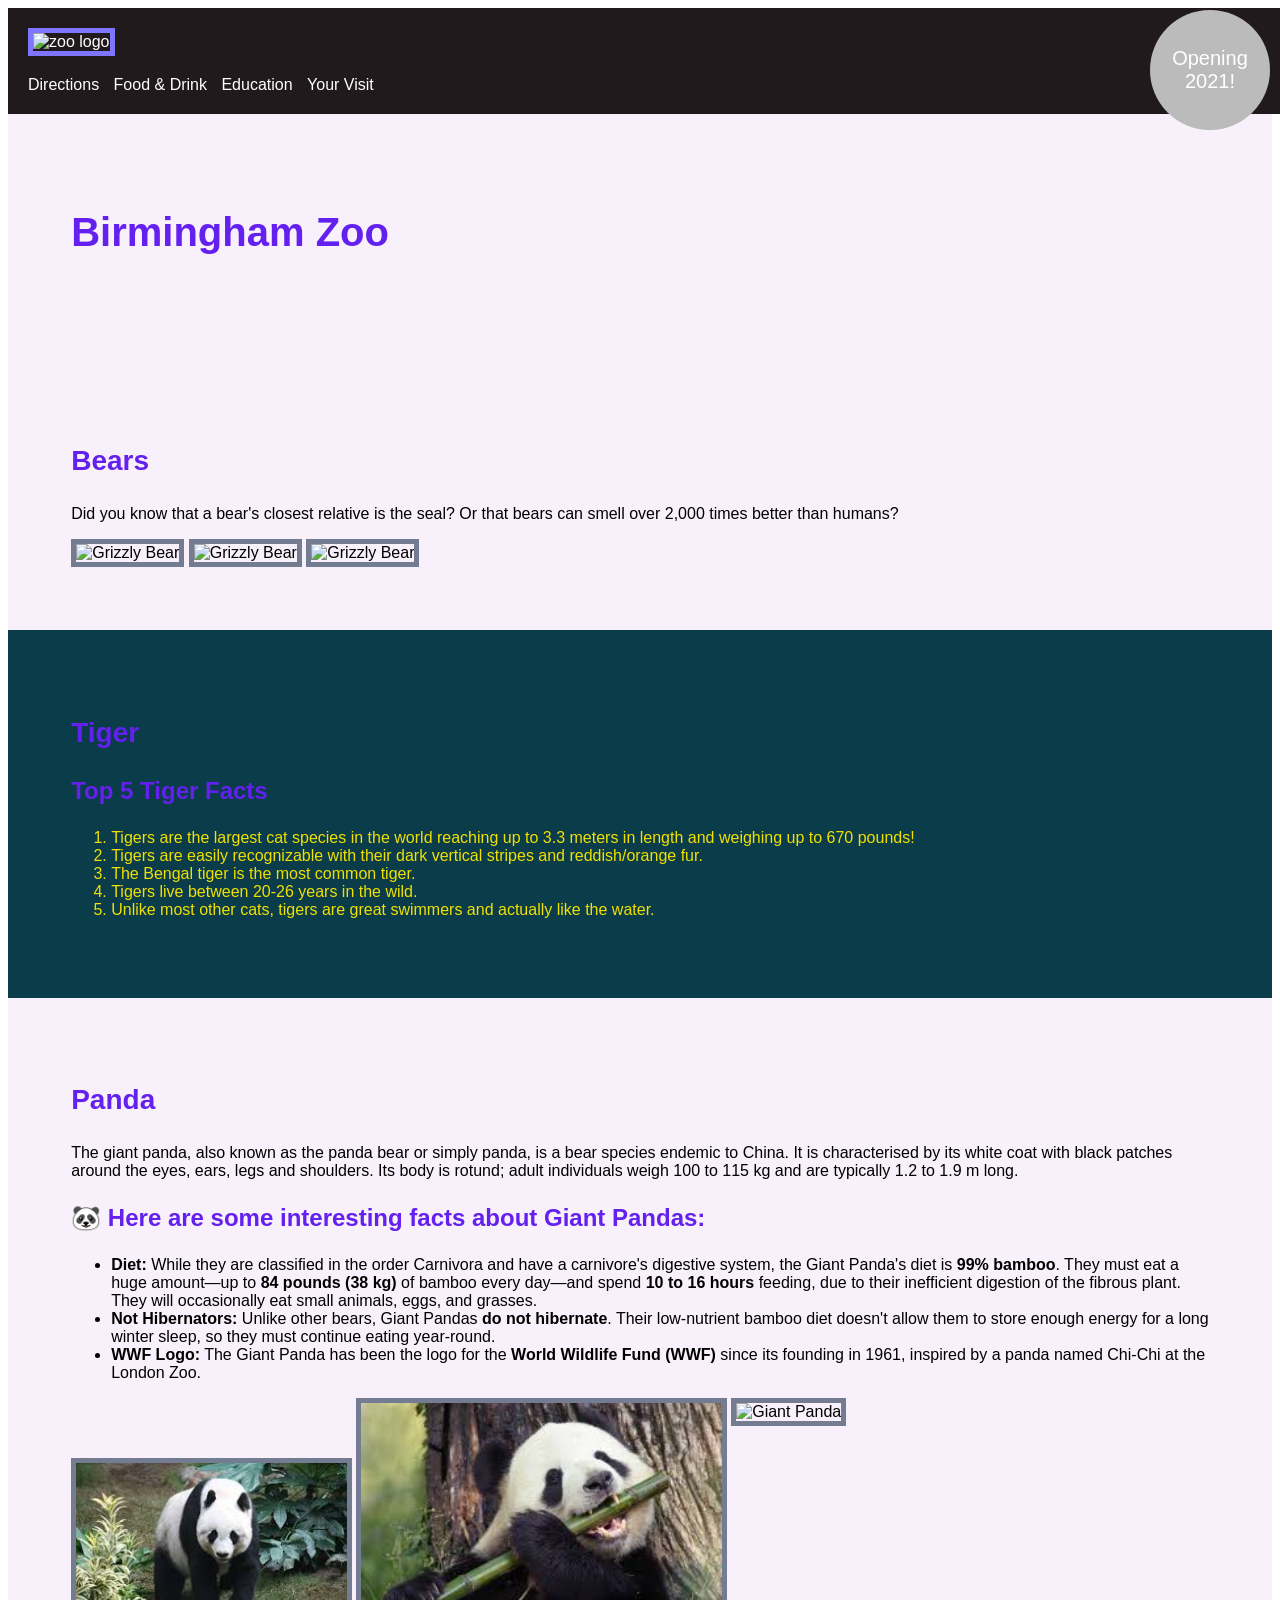
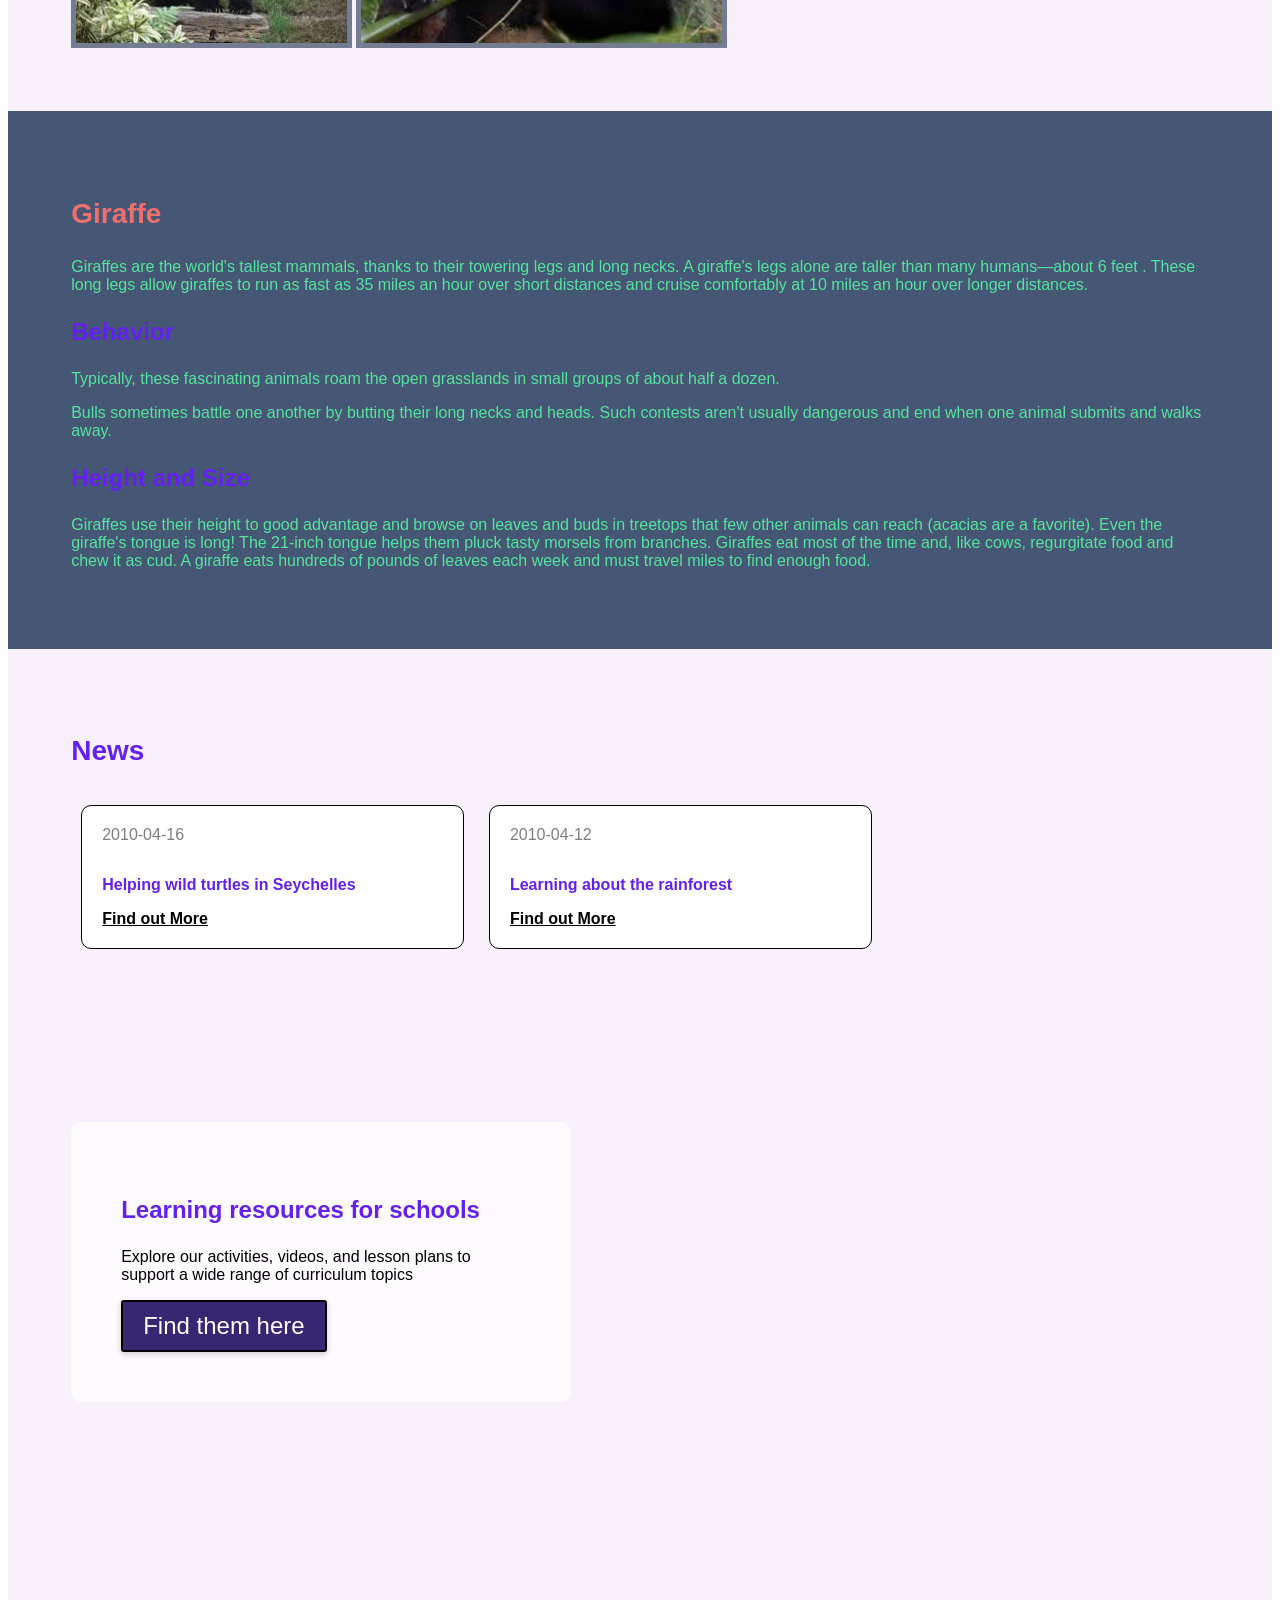
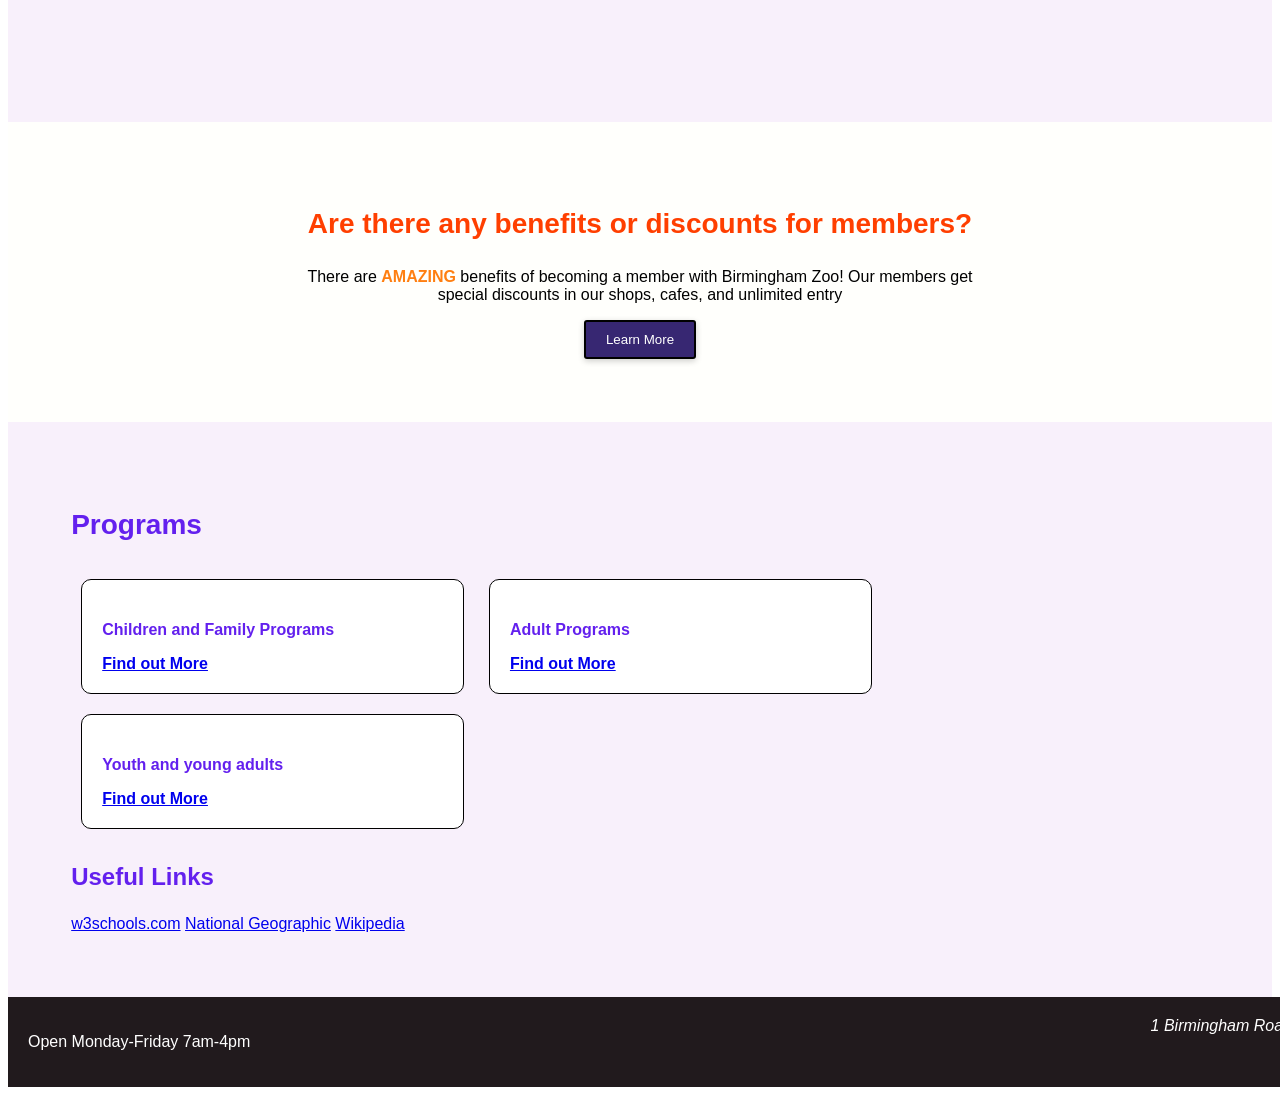
==== zoo-css-challenge/index.html @ ea7e8fe5 "edit panda image align" ====
<!DOCTYPE html>
<html>
  <head>
    <link rel="stylesheet" href="style.css" />
  </head>
  <body>
    <header>
      <img
        src="https://sharp-villani-e65ba8.netlify.app/zoo.svg"
        alt="zoo logo"
        id="logo"
      />

      <div id="badge">
        <p>Opening 2021!</p>
      </div>

      <nav>
        <ul>
          <li>Directions</li>
          <li>Food & Drink</li>
          <li>Education</li>
          <li>Your Visit</li>
        </ul>
      </nav>
    </header>
    <main>
      <section class="introduction">
        <h1>Birmingham Zoo</h1>
      </section>

      <section class="bears">
        <h2>Bears</h2>
        <p>
          Did you know that a bear's closest relative is the seal? Or that bears
          can smell over 2,000 times better than humans?
        </p>
        <div class="image-container">
          <img
            src="https://placebear.com/200/300"
            alt="Grizzly Bear"
            width="200"
            height="300"
          />
          <img
            src="https://placebear.com/400/300"
            alt="Grizzly Bear"
            width="400"
            height="300"
          />
          <img
            src="https://placebear.com/200/400"
            alt="Grizzly Bear"
            width="200"
            height="400"
          />
        </div>
      </section>

      <section class="tigers">
        <h2>Tiger</h2>
        <h3>Top 5 Tiger Facts</h3>
        <ol>
          <li>
            Tigers are the largest cat species in the world reaching up to 3.3
            meters in length and weighing up to 670 pounds!
          </li>
          <li>
            Tigers are easily recognizable with their dark vertical stripes and
            reddish/orange fur.
          </li>
          <li>The Bengal tiger is the most common tiger.</li>
          <li>Tigers live between 20-26 years in the wild.</li>
          <li>
            Unlike most other cats, tigers are great swimmers and actually like
            the water.
          </li>
        </ol>
      </section>

      <section class="panda">
        <h2>Panda</h2>
        <p>
          The giant panda, also known as the panda bear or simply panda, is a
          bear species endemic to China. It is characterised by its white coat
          with black patches around the eyes, ears, legs and shoulders. Its body
          is rotund; adult individuals weigh 100 to 115 kg and are typically 1.2
          to 1.9 m long.
        </p>
        <h3>🐼 Here are some interesting facts about Giant Pandas:</h3>
        <ul>
          <li>
            <strong>Diet:</strong> While they are classified in the order
            Carnivora and have a carnivore's digestive system, the Giant Panda's
            diet is <strong>99% bamboo</strong>. They must eat a huge amount—up
            to <strong>84 pounds (38 kg)</strong> of bamboo every day—and spend
            <strong>10 to 16 hours</strong> feeding, due to their inefficient
            digestion of the fibrous plant. They will occasionally eat small
            animals, eggs, and grasses.
          </li>
          <li>
            <strong>Not Hibernators:</strong> Unlike other bears, Giant Pandas
            <strong>do not hibernate</strong>. Their low-nutrient bamboo diet
            doesn't allow them to store enough energy for a long winter sleep,
            so they must continue eating year-round.
          </li>
          <li>
            <strong>WWF Logo:</strong> The Giant Panda has been the logo for the
            <strong>World Wildlife Fund (WWF)</strong> since its founding in
            1961, inspired by a panda named Chi-Chi at the London Zoo.
          </li>
        </ul>

        <div class="image-container">
          <img
            src="[data-uri]"
            alt="Giant Panda"
            height="180"
          />
          <img
            src="[data-uri]"
            alt="Giant Panda"
            height="240"
          />
          <img
            src="https://encrypted-tbn0.gstatic.com/images?q=tbn:ANd9GcRfcNmjTaK6z0AcZgijuN87idse-niT3yW7Zg&s"
            alt="Giant Panda"
            height="200"
            vertical-align="bottom"
          />
        </div>
      </section>

      <section class="giraffe">
        <h2>Giraffe</h2>

        <p>
          Giraffes are the world's tallest mammals, thanks to their towering
          legs and long necks. A giraffe's legs alone are taller than many
          humans—about 6 feet . These long legs allow giraffes to run as fast as
          35 miles an hour over short distances and cruise comfortably at 10
          miles an hour over longer distances.
        </p>

        <h3>Behavior</h3>

        <p>
          Typically, these fascinating animals roam the open grasslands in small
          groups of about half a dozen.
        </p>

        <p>
          Bulls sometimes battle one another by butting their long necks and
          heads. Such contests aren't usually dangerous and end when one animal
          submits and walks away.
        </p>

        <h3>Height and Size</h3>

        <p>
          Giraffes use their height to good advantage and browse on leaves and
          buds in treetops that few other animals can reach (acacias are a
          favorite). Even the giraffe's tongue is long! The 21-inch tongue helps
          them pluck tasty morsels from branches. Giraffes eat most of the time
          and, like cows, regurgitate food and chew it as cud. A giraffe eats
          hundreds of pounds of leaves each week and must travel miles to find
          enough food.
        </p>
      </section>

      <section class="news">
        <h2>News</h2>
        <div class="card">
          <time>2010-04-16</time>
          <h4>Helping wild turtles in Seychelles</h4>
          <a>Find out More</a>
        </div>
        <div class="card">
          <time>2010-04-12</time>
          <h4>Learning about the rainforest</h4>
          <a>Find out More</a>
        </div>
      </section>

      <section class="education">
        <div class="education-container">
          <h3>Learning resources for schools</h3>
          <p>
            Explore our activities, videos, and lesson plans to support a wide
            range of curriculum topics
          </p>
          <button>Find them here</button>
        </div>
      </section>

      <section class="membership">
        <h2>Are there any benefits or discounts for members?</h2>
        <p>
          There are <strong>AMAZING</strong> benefits of becoming a member with
          Birmingham Zoo! Our members get special discounts in our shops, cafes,
          and unlimited entry
        </p>
        <button>Learn More</button>
      </section>

      <section class="programs">
        <h2>Programs</h2>
        <div class="card">
          <h4>Children and Family Programs</h4>
          <a
            href="https://en.wikipedia.org/wiki/Child_and_family_services"
            target="_blank"
            >Find out More</a
          >
        </div>
        <div class="card">
          <h4>Adult Programs</h4>
          <a
            href="https://en.wikipedia.org/wiki/Adult_education"
            target="_blank"
            >Find out More</a
          >
        </div>
        <div class="card">
          <h4>Youth and young adults</h4>
          <a href="https://en.wikipedia.org/wiki/Young_adult" target="_blank"
            >Find out More</a
          >
        </div>
        <h3>Useful Links</h3>
        <p></p>
        <a href="https://www.w3schools.com" target="_blank">w3schools.com</a>
        <a href="https://www.nationalgeographic.com/" target="_blank"
          >National Geographic</a
        >
        <a href="http://www.wikipedia.org" target="_blank">Wikipedia</a>
      </section>
    </main>
    <footer>
      <p>Open Monday-Friday 7am-4pm</p>
      <address>1 Birmingham Road</address>
    </footer>
  </body>
</html>
---- zoo-css-challenge/style.css ----
* {
  font-family: sans-serif;
}

header {
  background-color: #211a1d;
  color: #ffffff;
  width: 100%;
  padding: 20px;

}

nav {
  display: inline-block;
  width: 100%;
}

header ul {
  margin: 20px 0 0 0;
  padding: 0;
}

header ul li {
  display: inline-block;
  margin-right: 10px;
}

section {
  padding: 5%;
  background-color: #f8f0fb;
}

img {
  border: 5px solid #8075ff;
}

h1,
h2,
h3,
h4,
h5 {
  /*Purple*/
  color: #6320ee;
  margin-bottom: 1em;
}

h1 {
  font-size: 250%;
}

h2 {
  font-size: 175%;
}

h3 {
  font-size: 150%;
}

button {
  display: inline-block;
  border-radius: 3px;
  cursor: pointer;
  padding: 10px 20px;
  box-shadow: 0 2px 6px 0 rgba(0, 0, 0, 0.2);
  background-color: #372772;
  border: 2px solid black;
  color: #fff;
}


footer {
  background-color: #211a1d;
  color: #ffffff;
  width: 100%;
  padding: 20px;
  display: flex;
  justify-content: space-between;
}

.introduction {
}

#badge {
  height: 120px;
  width: 120px;
  background-color: #bbb;
  border-radius: 50%;
  display: inline-block;
  position: absolute;
  margin-left: auto;

  top: 10px;
  right: 10px;
 
  display: flex;
  justify-content: center;
  align-content: center;
  flex-direction: column;

  transition: background-color 0.3s ease-in-out;
}

#badge:hover {
  background-color: yellow;
}

#badge p {
  text-align: center;
  font-size: 125%;
}

.image-container img {
  vertical-align: top;
  border: 5px solid #747c92;
}

.image-container img:first-of-type {
  vertical-align: bottom;
}

.tigers {
  background-color: #0b3c49;
  color: #f0e100;
}

.giraffe {
  background-color: #465775;
  color: #56e39f;
}

.giraffe h2 {
  color: #ef6f6c;
}

.card {
  display: inline-block;
  background-color: white;
  padding: 20px;
  margin: 10px;
  width: 30%;
  border: 1px solid black;
  border-radius: 10px;
}

.card h4 {
  margin-bottom: 1em;
}

.card a {
  text-decoration: underline;
  font-weight: bold;
}

.card time {
  opacity: 0.5;
  display: inline-block;
  margin-bottom: 10px;
}

/*Education*/

.education {
  height: 500px;
  background-image: url("https://source.unsplash.com/1200x900/?tiger");
  background-repeat: no-repeat;
  background-size: cover;
  background-position: center;
  padding: 100px 5%;
}

.education-container {
  background-color: rgba(255, 255, 255, 0.75);
  padding: 50px;
  max-width: 400px;
  border-radius: 10px;
}

.education-container h3,
.education-container p {
  margin-bottom: 1em;
}

.education-container button {
  font-size: 150%;
}

.education-container button:hover {
  background-color: #6742ee;
}

/*Membership*/

.membership {
  text-align: center;
  background-color: #fffffc;
}

.membership h2 {
  color: #ff3f00;
}

.membership strong {
  color: #ff7f11;
}

.membership p {
  max-width: 700px;
  margin-left: auto;
  margin-right: auto;
}

/*Programs*/

/*.programs .card {
  display: block;
}*/
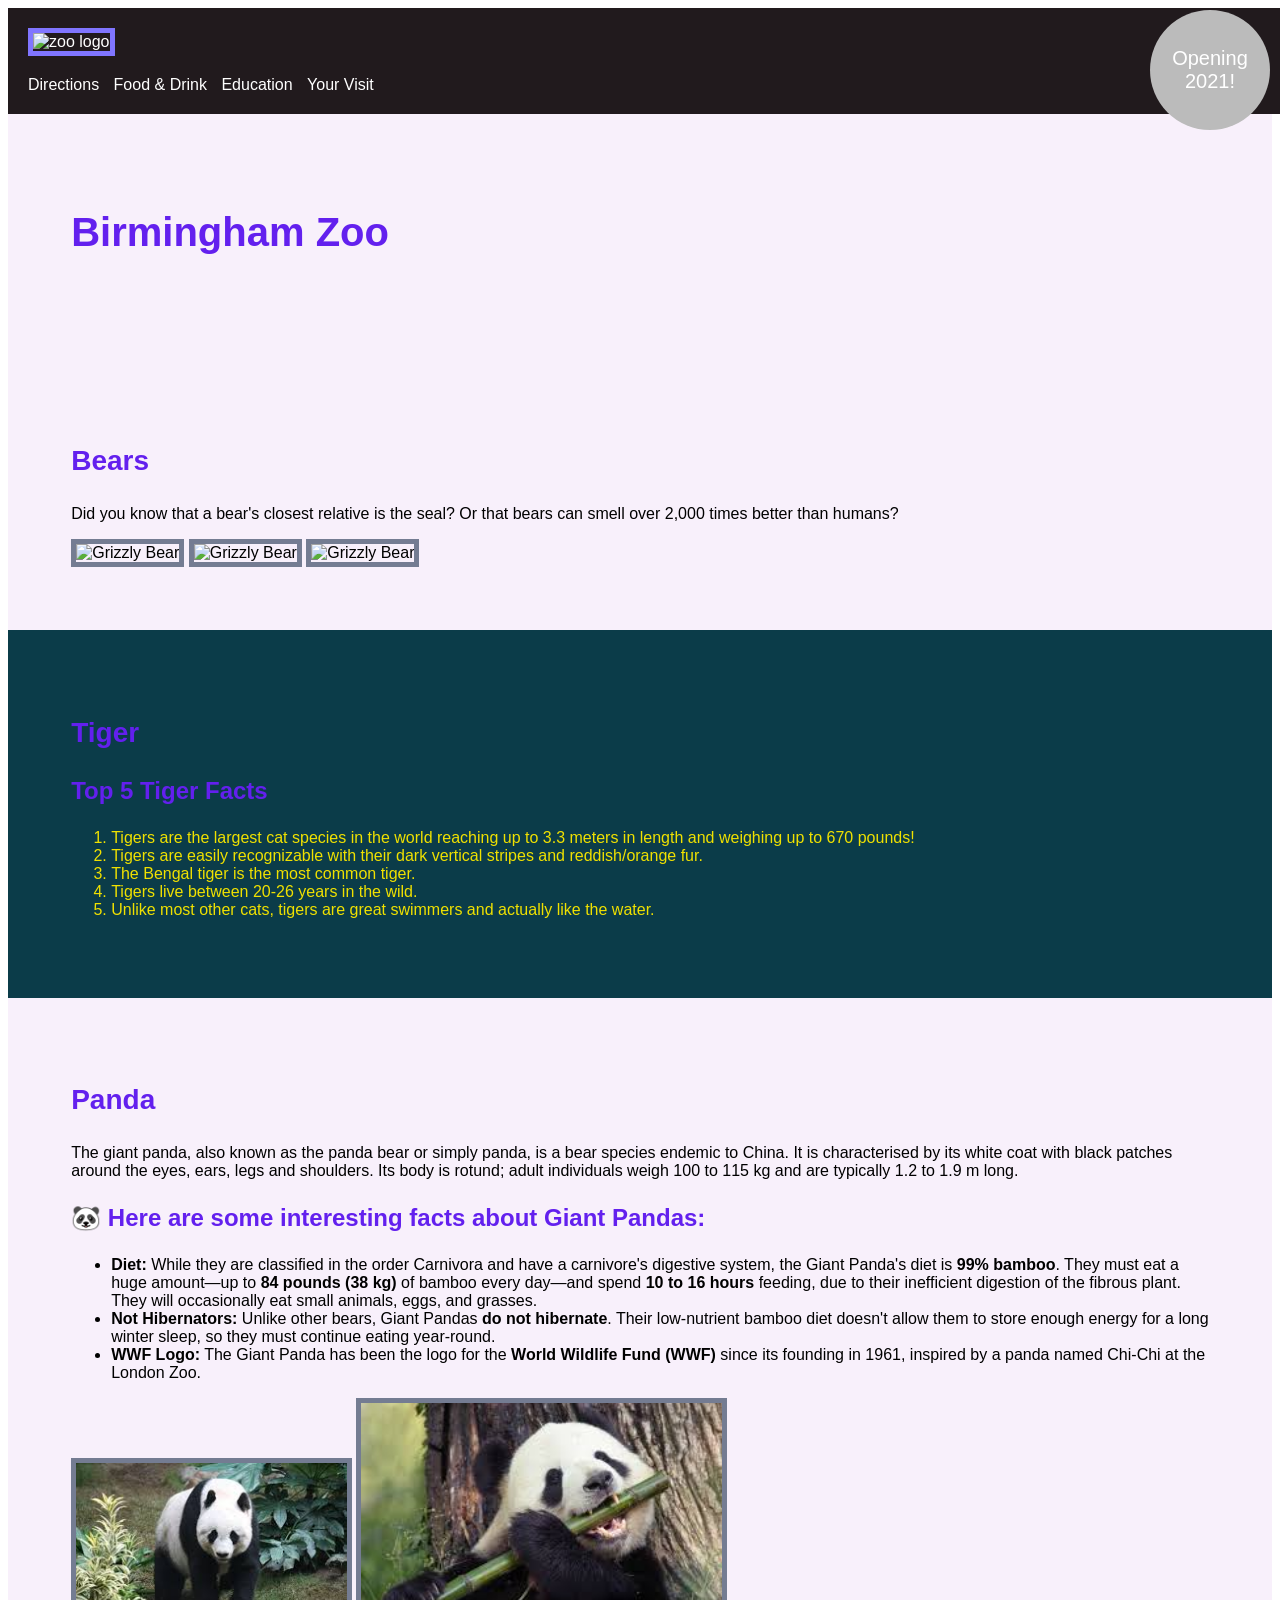
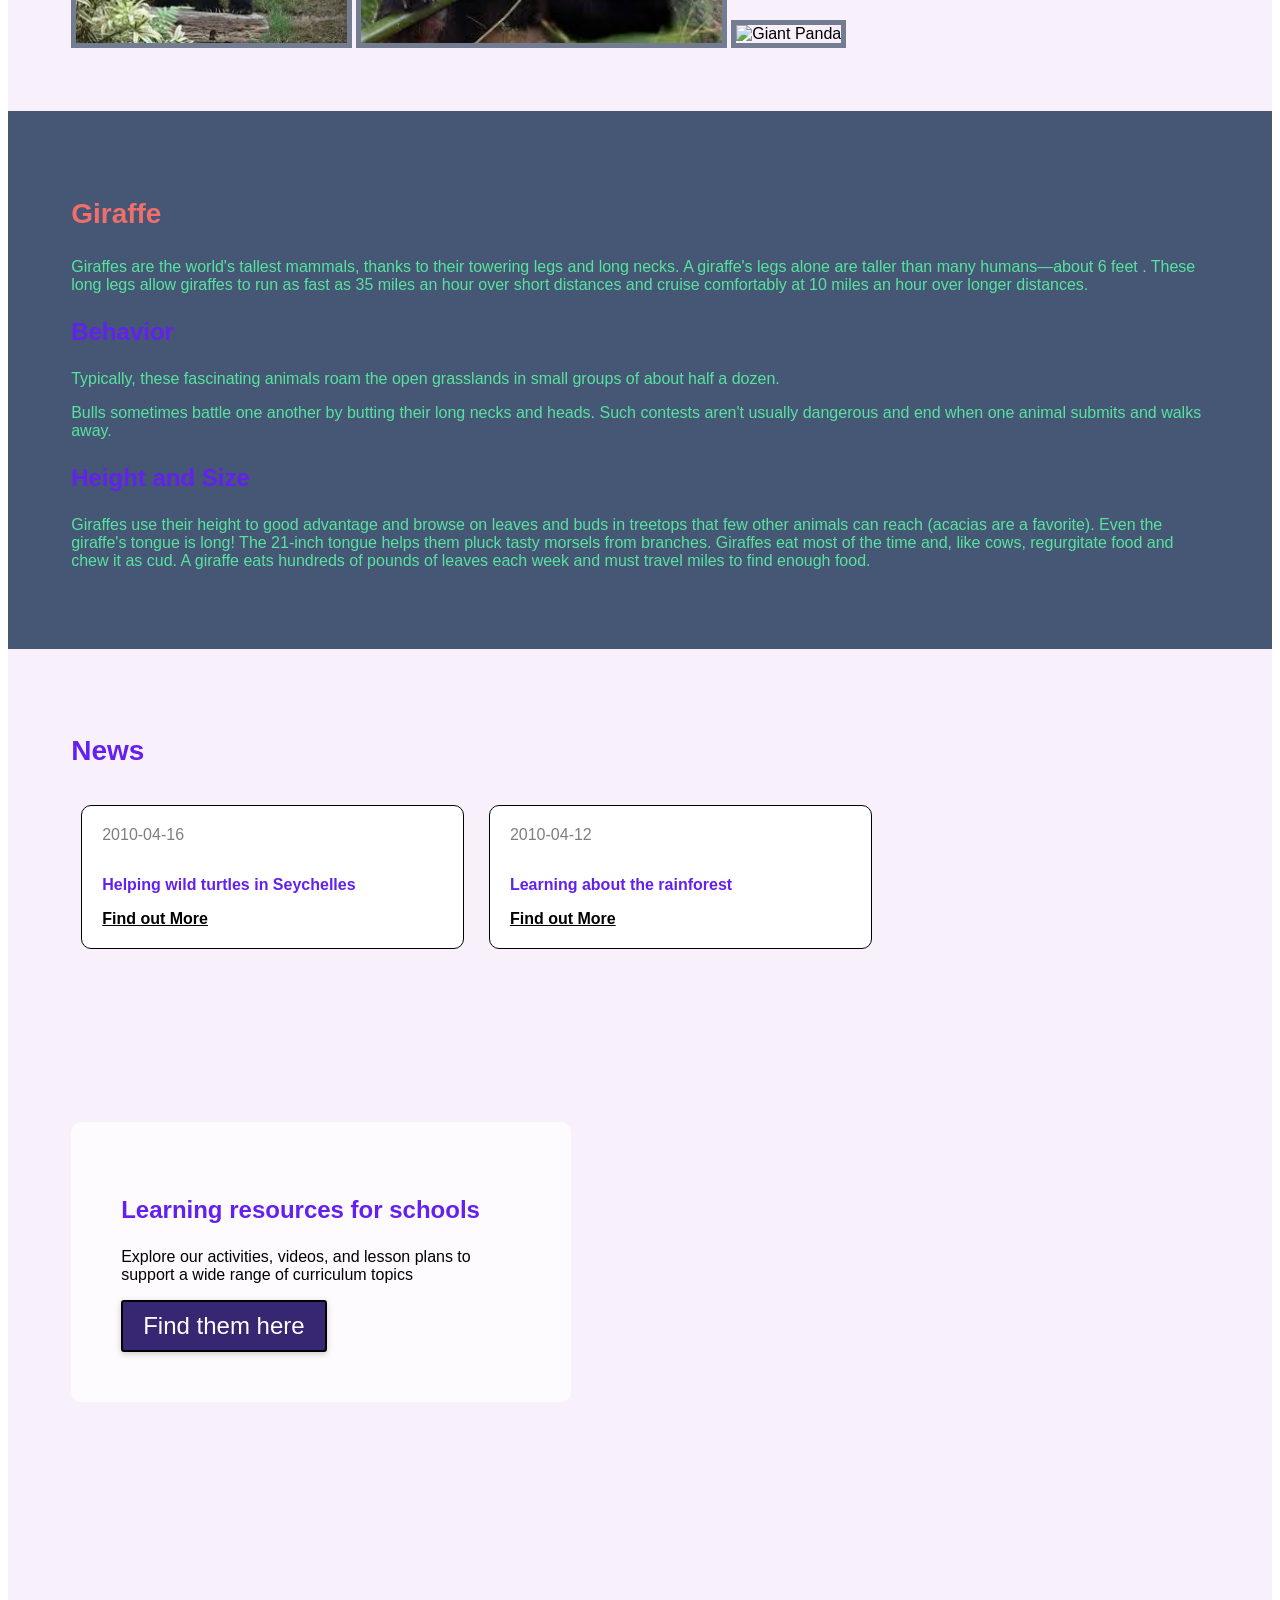
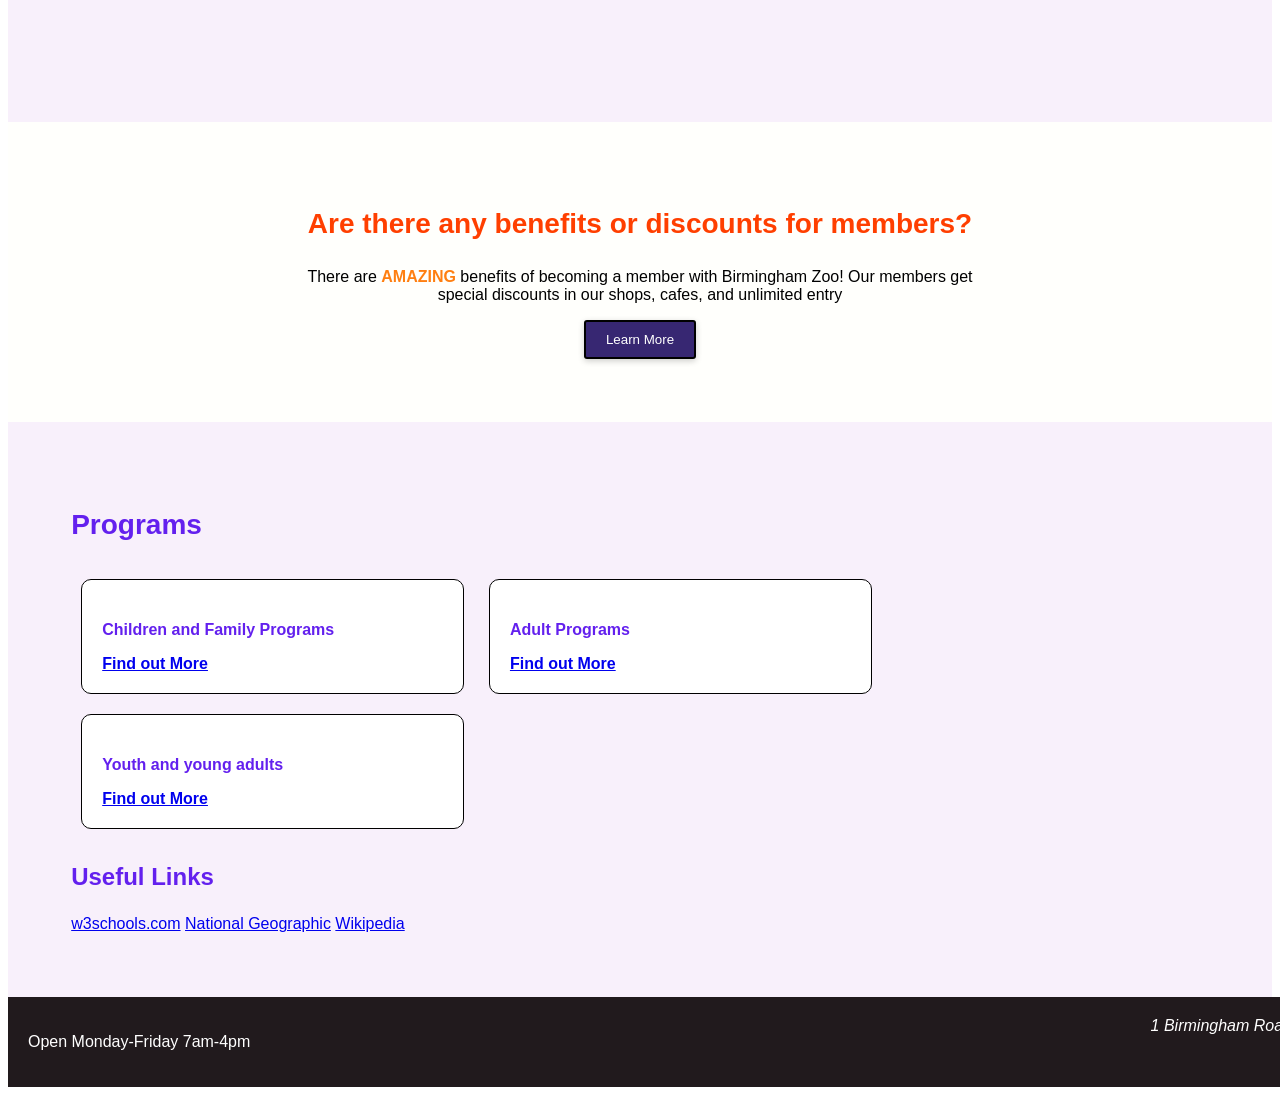
==== commit 1fcfb5b6: "edit pandaa image id" ====
--- a/zoo-css-challenge/index.html
+++ b/zoo-css-challenge/index.html
@@ -123,10 +123,10 @@
             height="240"
           />
           <img
+            id="third-panda-image"
             src="https://encrypted-tbn0.gstatic.com/images?q=tbn:ANd9GcRfcNmjTaK6z0AcZgijuN87idse-niT3yW7Zg&s"
             alt="Giant Panda"
             height="200"
-            vertical-align="bottom"
           />
         </div>
       </section>
--- a/zoo-css-challenge/style.css
+++ b/zoo-css-challenge/style.css
@@ -118,6 +118,10 @@
   vertical-align: bottom;
 }
 
+#third-panda-image {
+  vertical-align: bottom;
+}
+
 .tigers {
   background-color: #0b3c49;
   color: #f0e100;
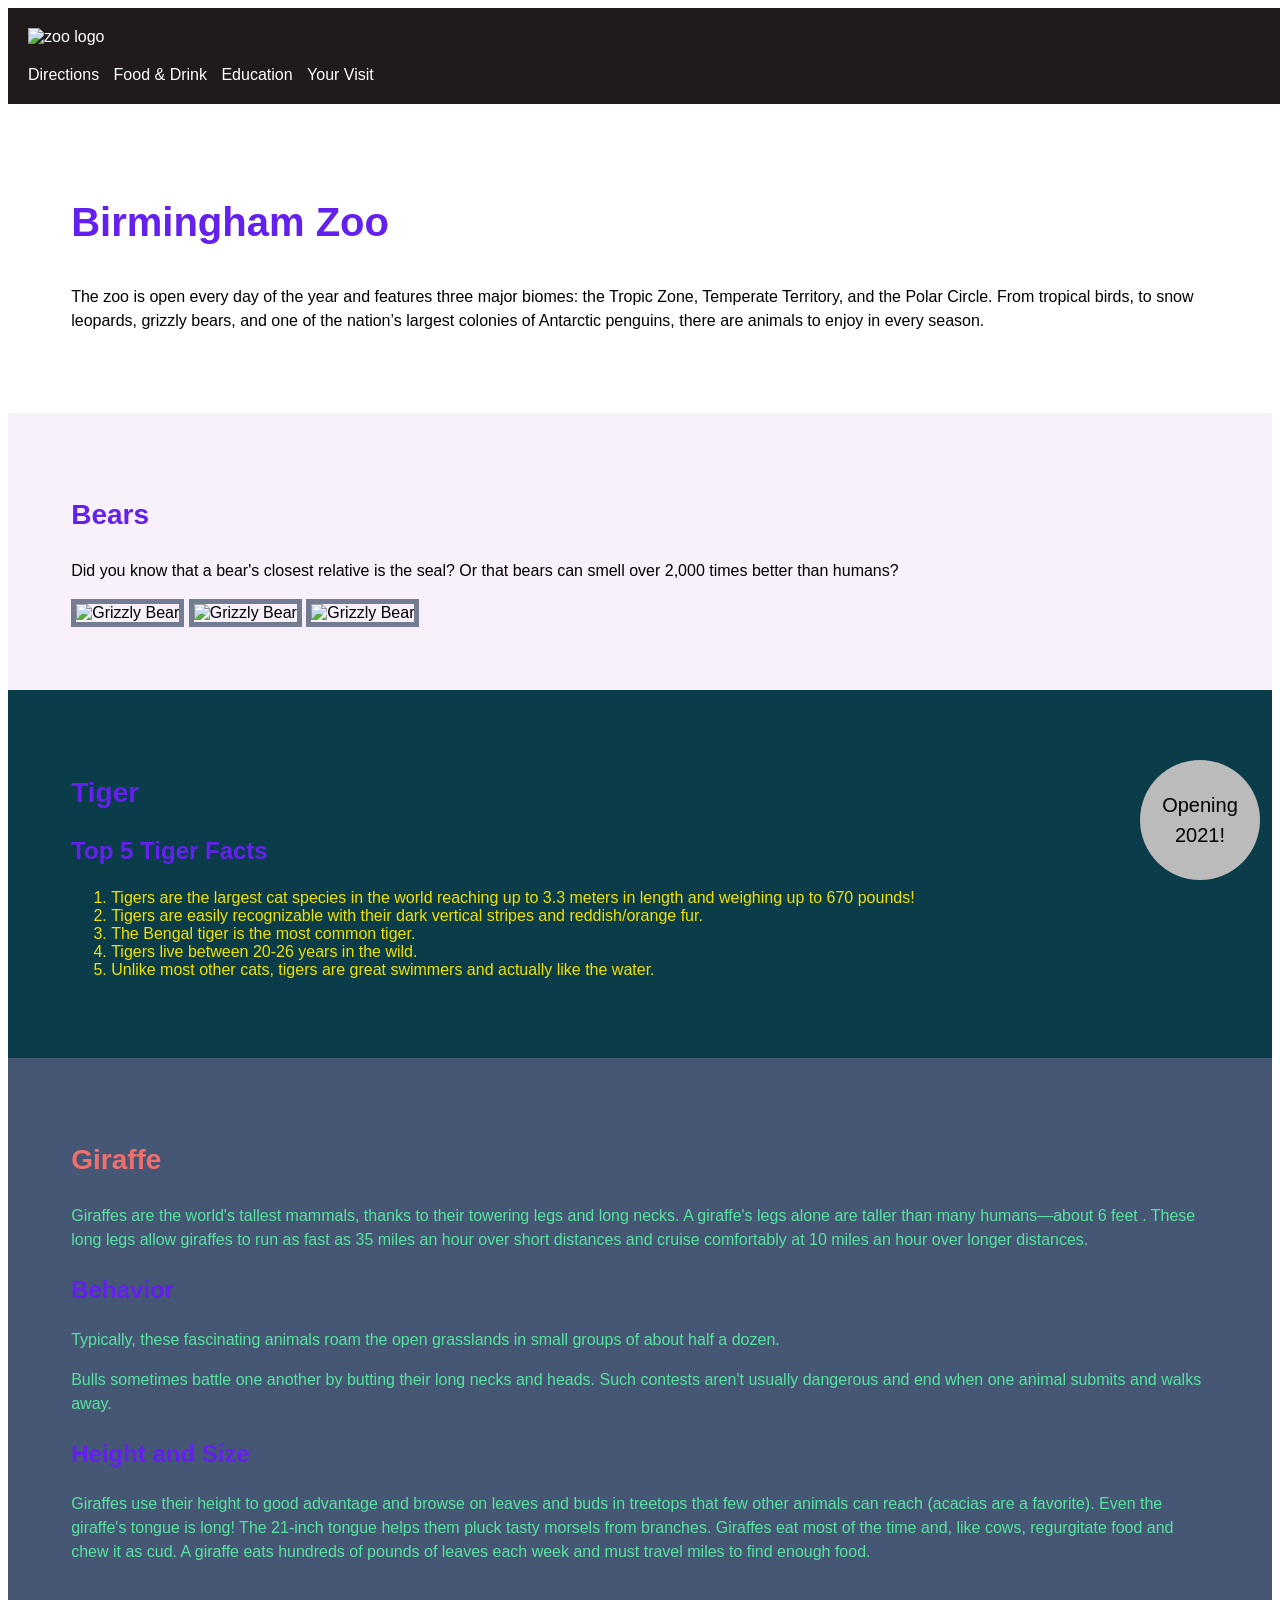
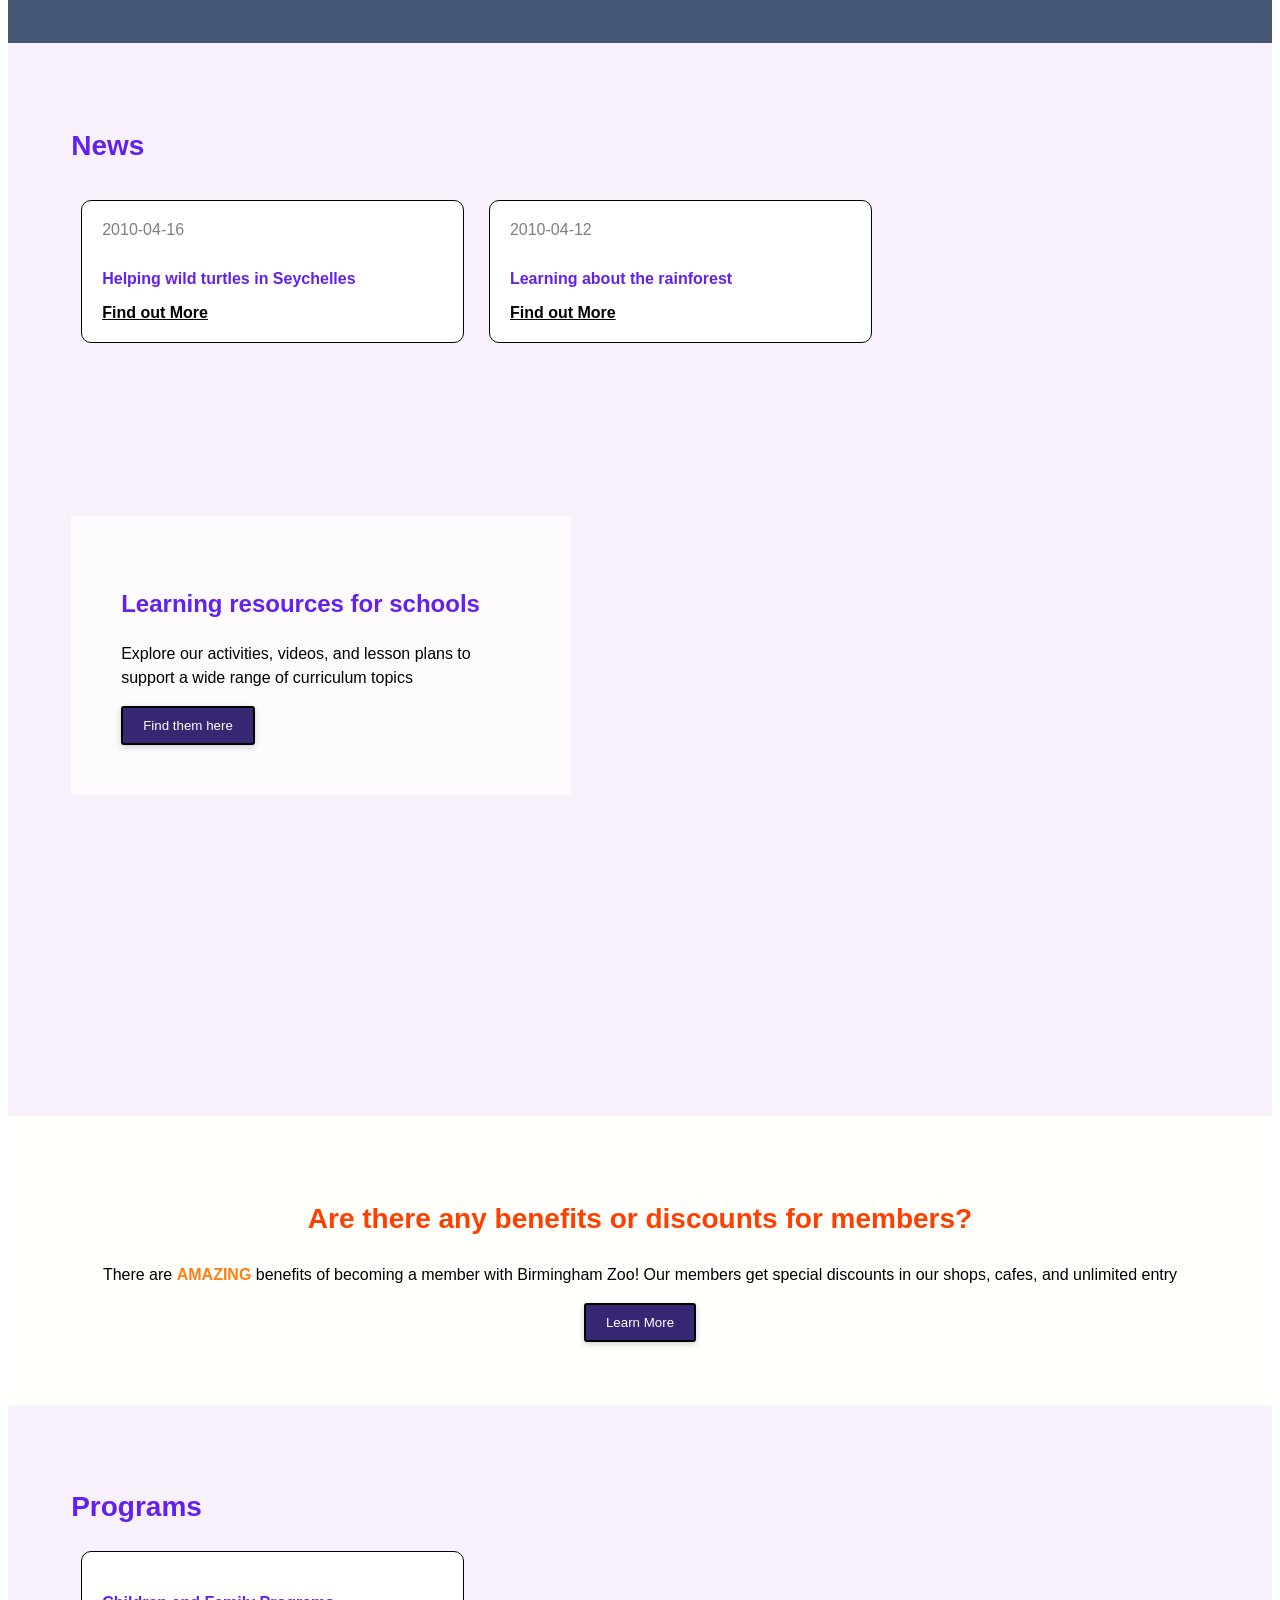
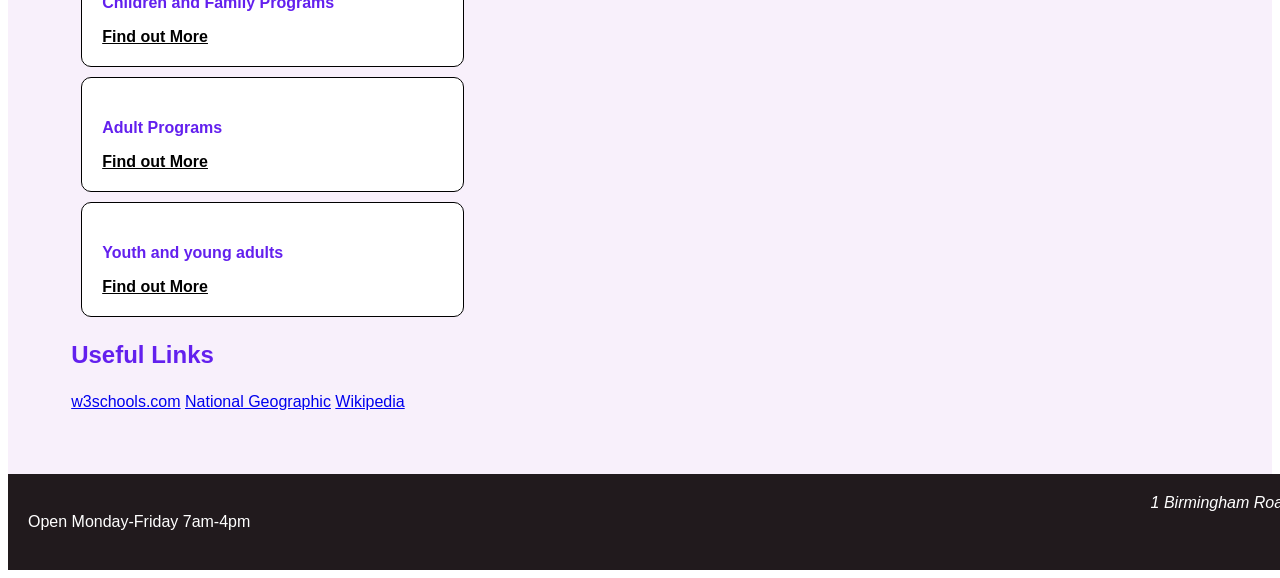
==== commit 1c5cefcf: "first task" ====
--- a/zoo-css-challenge/index.html
+++ b/zoo-css-challenge/index.html
@@ -10,11 +10,6 @@
         alt="zoo logo"
         id="logo"
       />
-
-      <div id="badge">
-        <p>Opening 2021!</p>
-      </div>
-
       <nav>
         <ul>
           <li>Directions</li>
@@ -27,7 +22,18 @@
     <main>
       <section class="introduction">
         <h1>Birmingham Zoo</h1>
+        <p>
+          The zoo is open every day of the year and features three major biomes:
+          the Tropic Zone, Temperate Territory, and the Polar Circle. From
+          tropical birds, to snow leopards, grizzly bears, and one of the
+          nation’s largest colonies of Antarctic penguins, there are animals to
+          enjoy in every season.
+        </p>
       </section>
+
+      <div id="badge">
+        <p>Opening 2021!</p>
+      </div>
 
       <section class="bears">
         <h2>Bears</h2>
@@ -76,59 +82,6 @@
             the water.
           </li>
         </ol>
-      </section>
-
-      <section class="panda">
-        <h2>Panda</h2>
-        <p>
-          The giant panda, also known as the panda bear or simply panda, is a
-          bear species endemic to China. It is characterised by its white coat
-          with black patches around the eyes, ears, legs and shoulders. Its body
-          is rotund; adult individuals weigh 100 to 115 kg and are typically 1.2
-          to 1.9 m long.
-        </p>
-        <h3>🐼 Here are some interesting facts about Giant Pandas:</h3>
-        <ul>
-          <li>
-            <strong>Diet:</strong> While they are classified in the order
-            Carnivora and have a carnivore's digestive system, the Giant Panda's
-            diet is <strong>99% bamboo</strong>. They must eat a huge amount—up
-            to <strong>84 pounds (38 kg)</strong> of bamboo every day—and spend
-            <strong>10 to 16 hours</strong> feeding, due to their inefficient
-            digestion of the fibrous plant. They will occasionally eat small
-            animals, eggs, and grasses.
-          </li>
-          <li>
-            <strong>Not Hibernators:</strong> Unlike other bears, Giant Pandas
-            <strong>do not hibernate</strong>. Their low-nutrient bamboo diet
-            doesn't allow them to store enough energy for a long winter sleep,
-            so they must continue eating year-round.
-          </li>
-          <li>
-            <strong>WWF Logo:</strong> The Giant Panda has been the logo for the
-            <strong>World Wildlife Fund (WWF)</strong> since its founding in
-            1961, inspired by a panda named Chi-Chi at the London Zoo.
-          </li>
-        </ul>
-
-        <div class="image-container">
-          <img
-            src="[data-uri]"
-            alt="Giant Panda"
-            height="180"
-          />
-          <img
-            src="[data-uri]"
-            alt="Giant Panda"
-            height="240"
-          />
-          <img
-            id="third-panda-image"
-            src="https://encrypted-tbn0.gstatic.com/images?q=tbn:ANd9GcRfcNmjTaK6z0AcZgijuN87idse-niT3yW7Zg&s"
-            alt="Giant Panda"
-            height="200"
-          />
-        </div>
       </section>
 
       <section class="giraffe">
@@ -207,33 +160,23 @@
         <h2>Programs</h2>
         <div class="card">
           <h4>Children and Family Programs</h4>
-          <a
-            href="https://en.wikipedia.org/wiki/Child_and_family_services"
-            target="_blank"
-            >Find out More</a
-          >
+          <a>Find out More</a>
         </div>
         <div class="card">
           <h4>Adult Programs</h4>
-          <a
-            href="https://en.wikipedia.org/wiki/Adult_education"
-            target="_blank"
-            >Find out More</a
-          >
+          <a>Find out More</a>
         </div>
         <div class="card">
           <h4>Youth and young adults</h4>
-          <a href="https://en.wikipedia.org/wiki/Young_adult" target="_blank"
-            >Find out More</a
-          >
+          <a>Find out More</a>
         </div>
         <h3>Useful Links</h3>
         <p></p>
-        <a href="https://www.w3schools.com" target="_blank">w3schools.com</a>
+        <a href="https://www.w3schools.com">w3schools.com</a>
         <a href="https://www.nationalgeographic.com/" target="_blank"
           >National Geographic</a
         >
-        <a href="http://www.wikipedia.org" target="_blank">Wikipedia</a>
+        <a href="http://www.wikipedia.org" target="_top">Wikipedia</a>
       </section>
     </main>
     <footer>
--- a/zoo-css-challenge/style.css
+++ b/zoo-css-challenge/style.css
@@ -7,7 +7,6 @@
   color: #ffffff;
   width: 100%;
   padding: 20px;
-
 }
 
 nav {
@@ -31,7 +30,6 @@
 }
 
 img {
-  border: 5px solid #8075ff;
 }
 
 h1,
@@ -67,7 +65,6 @@
   color: #fff;
 }
 
-
 footer {
   background-color: #211a1d;
   color: #ffffff;
@@ -78,6 +75,7 @@
 }
 
 .introduction {
+  background-color: white;
 }
 
 #badge {
@@ -86,18 +84,14 @@
   background-color: #bbb;
   border-radius: 50%;
   display: inline-block;
-  position: absolute;
-  margin-left: auto;
+  position: fixed;
+  bottom: 20px;
+  right: 20px;
 
-  top: 10px;
-  right: 10px;
- 
   display: flex;
   justify-content: center;
   align-content: center;
   flex-direction: column;
-
-  transition: background-color 0.3s ease-in-out;
 }
 
 #badge:hover {
@@ -115,10 +109,6 @@
 }
 
 .image-container img:first-of-type {
-  vertical-align: bottom;
-}
-
-#third-panda-image {
   vertical-align: bottom;
 }
 
@@ -176,20 +166,11 @@
   background-color: rgba(255, 255, 255, 0.75);
   padding: 50px;
   max-width: 400px;
-  border-radius: 10px;
 }
 
 .education-container h3,
 .education-container p {
   margin-bottom: 1em;
-}
-
-.education-container button {
-  font-size: 150%;
-}
-
-.education-container button:hover {
-  background-color: #6742ee;
 }
 
 /*Membership*/
@@ -207,14 +188,12 @@
   color: #ff7f11;
 }
 
-.membership p {
-  max-width: 700px;
-  margin-left: auto;
-  margin-right: auto;
+/*Programs*/
+
+.programs .card {
+  display: block;
 }
 
-/*Programs*/
-
-/*.programs .card {
-  display: block;
-}*/
+p {
+  line-height: 1.5em;
+}
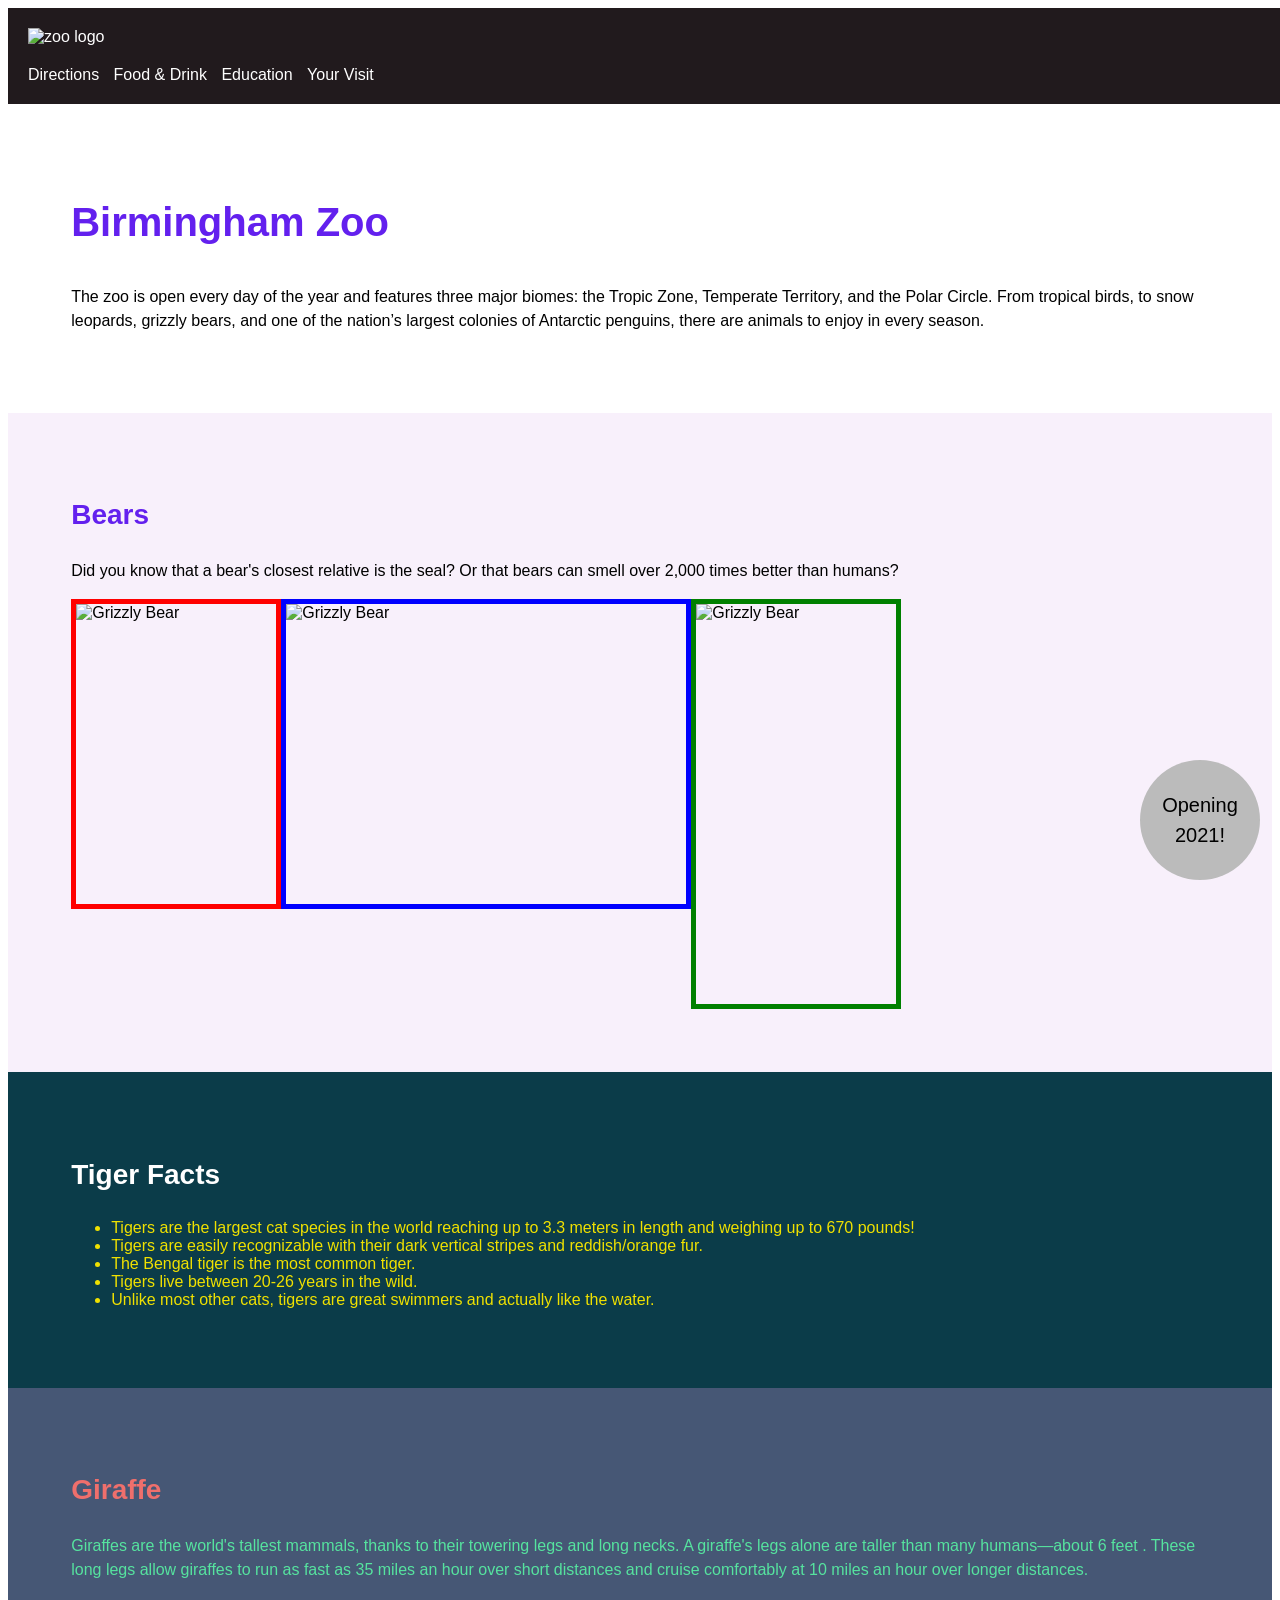
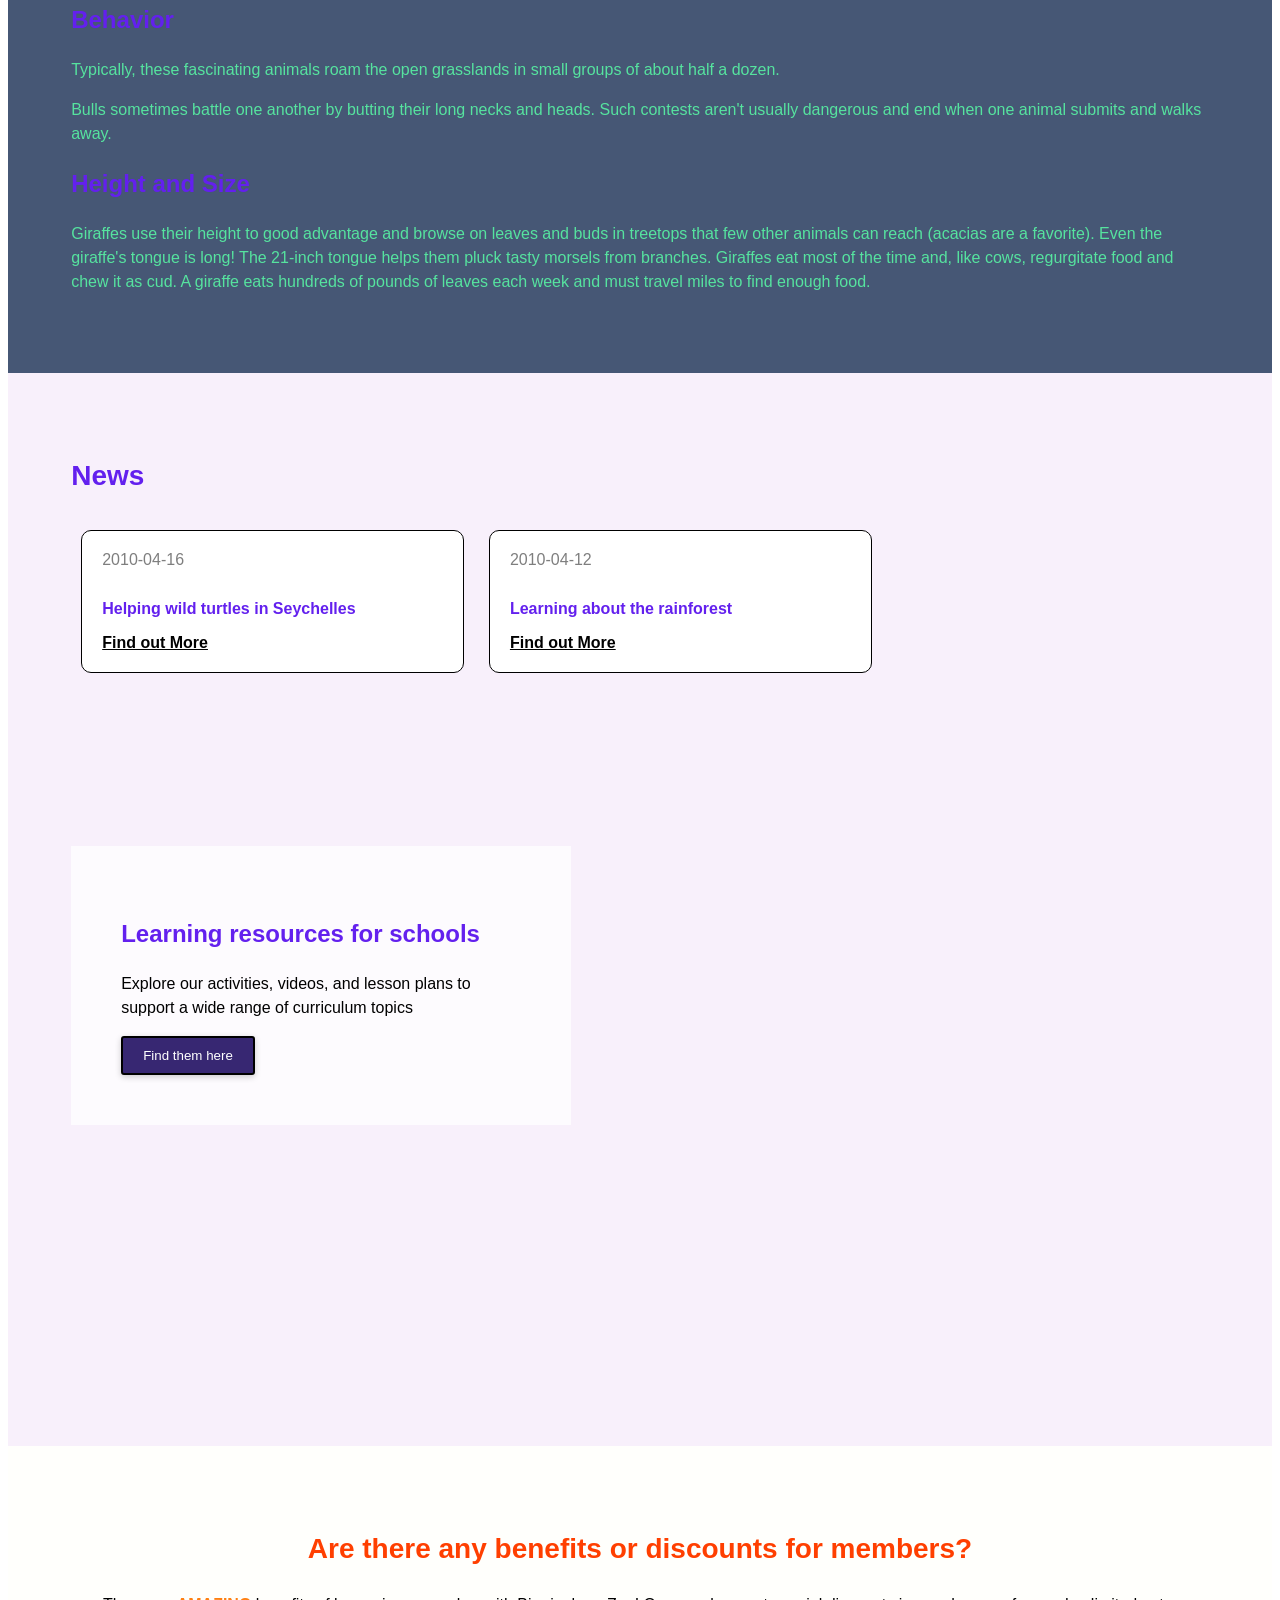
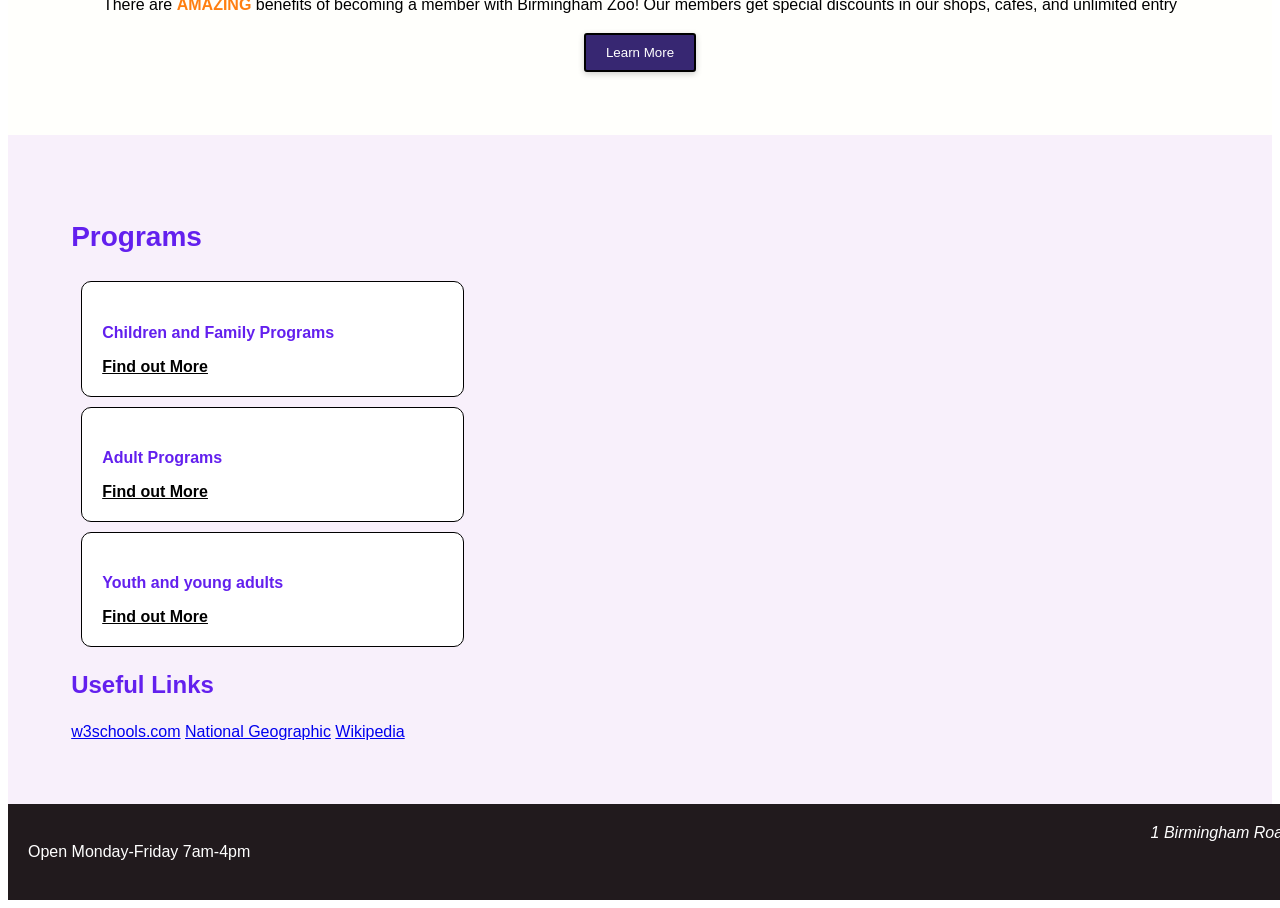
==== commit 4430c503: "Third task" ====
--- a/zoo-css-challenge/index.html
+++ b/zoo-css-challenge/index.html
@@ -64,9 +64,8 @@
       </section>
 
       <section class="tigers">
-        <h2>Tiger</h2>
-        <h3>Top 5 Tiger Facts</h3>
-        <ol>
+        <h2>Tiger Facts</h2>
+        <ul>
           <li>
             Tigers are the largest cat species in the world reaching up to 3.3
             meters in length and weighing up to 670 pounds!
@@ -81,7 +80,7 @@
             Unlike most other cats, tigers are great swimmers and actually like
             the water.
           </li>
-        </ol>
+        </ul>
       </section>
 
       <section class="giraffe">
--- a/zoo-css-challenge/style.css
+++ b/zoo-css-challenge/style.css
@@ -104,17 +104,33 @@
 }
 
 .image-container img {
-  vertical-align: top;
-  border: 5px solid #747c92;
-}
-
-.image-container img:first-of-type {
-  vertical-align: bottom;
+  border: 5px solid;
+}
+
+.image-container {
+  display: flex;
+  align-items: flex-start;
+}
+
+.image-container img:nth-child(1) {
+  border-color: red;
+}
+
+.image-container img:nth-child(2) {
+  border-color: blue;
+}
+
+.image-container img:nth-child(3) {
+  border-color: green;
 }
 
 .tigers {
   background-color: #0b3c49;
   color: #f0e100;
+}
+
+.tigers h2 {
+  color: white;
 }
 
 .giraffe {
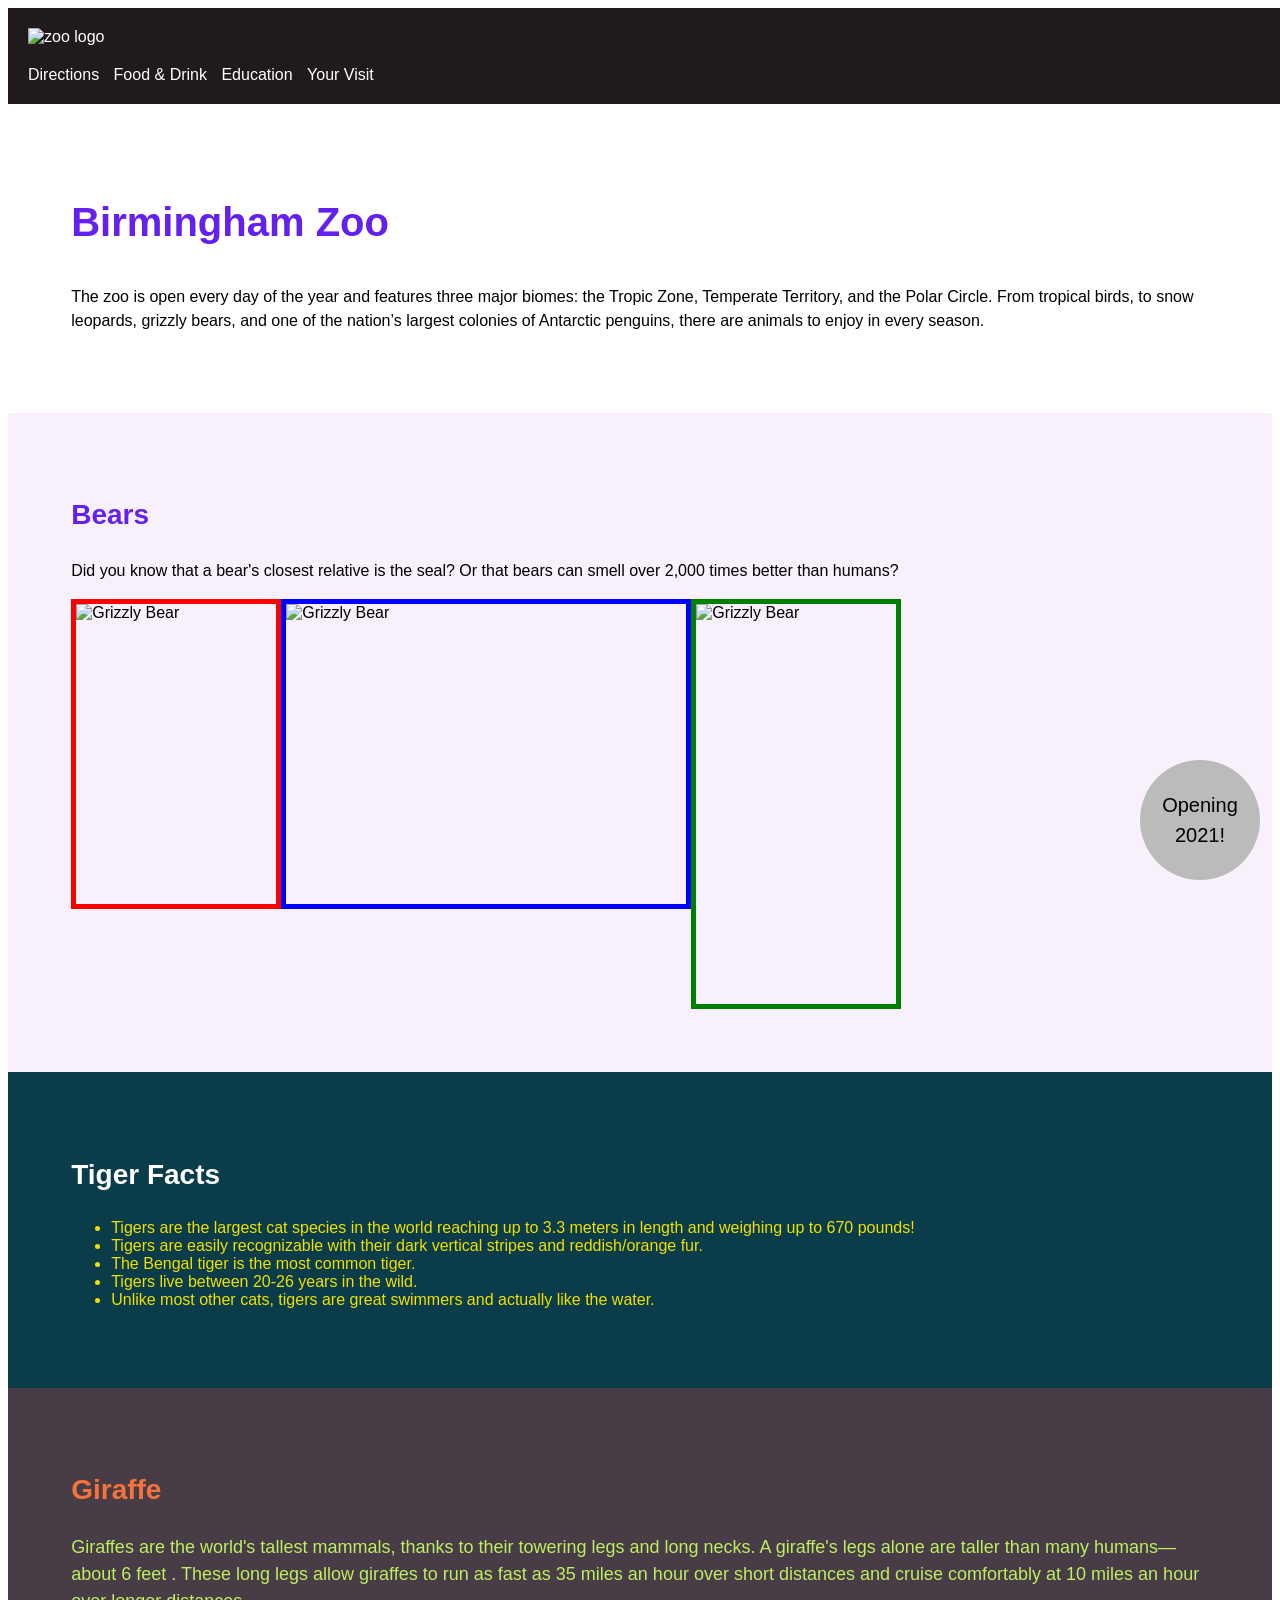
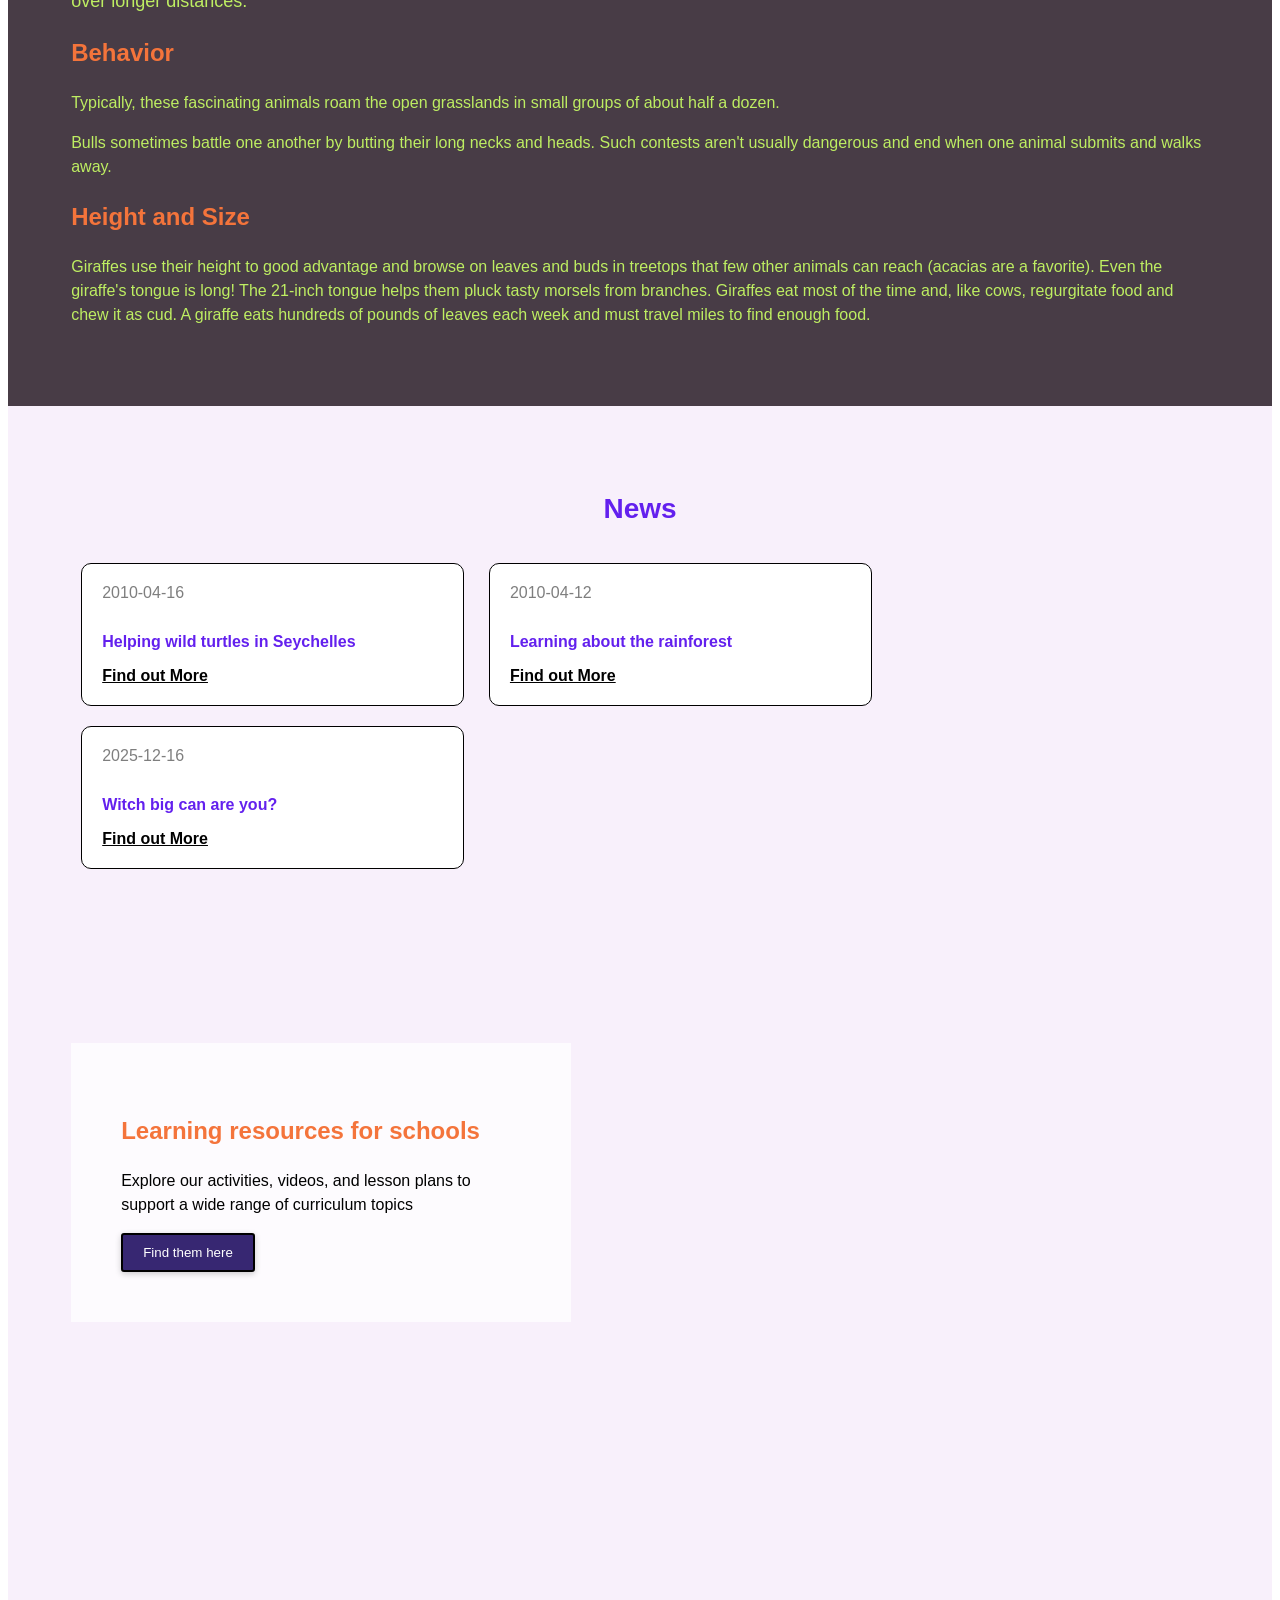
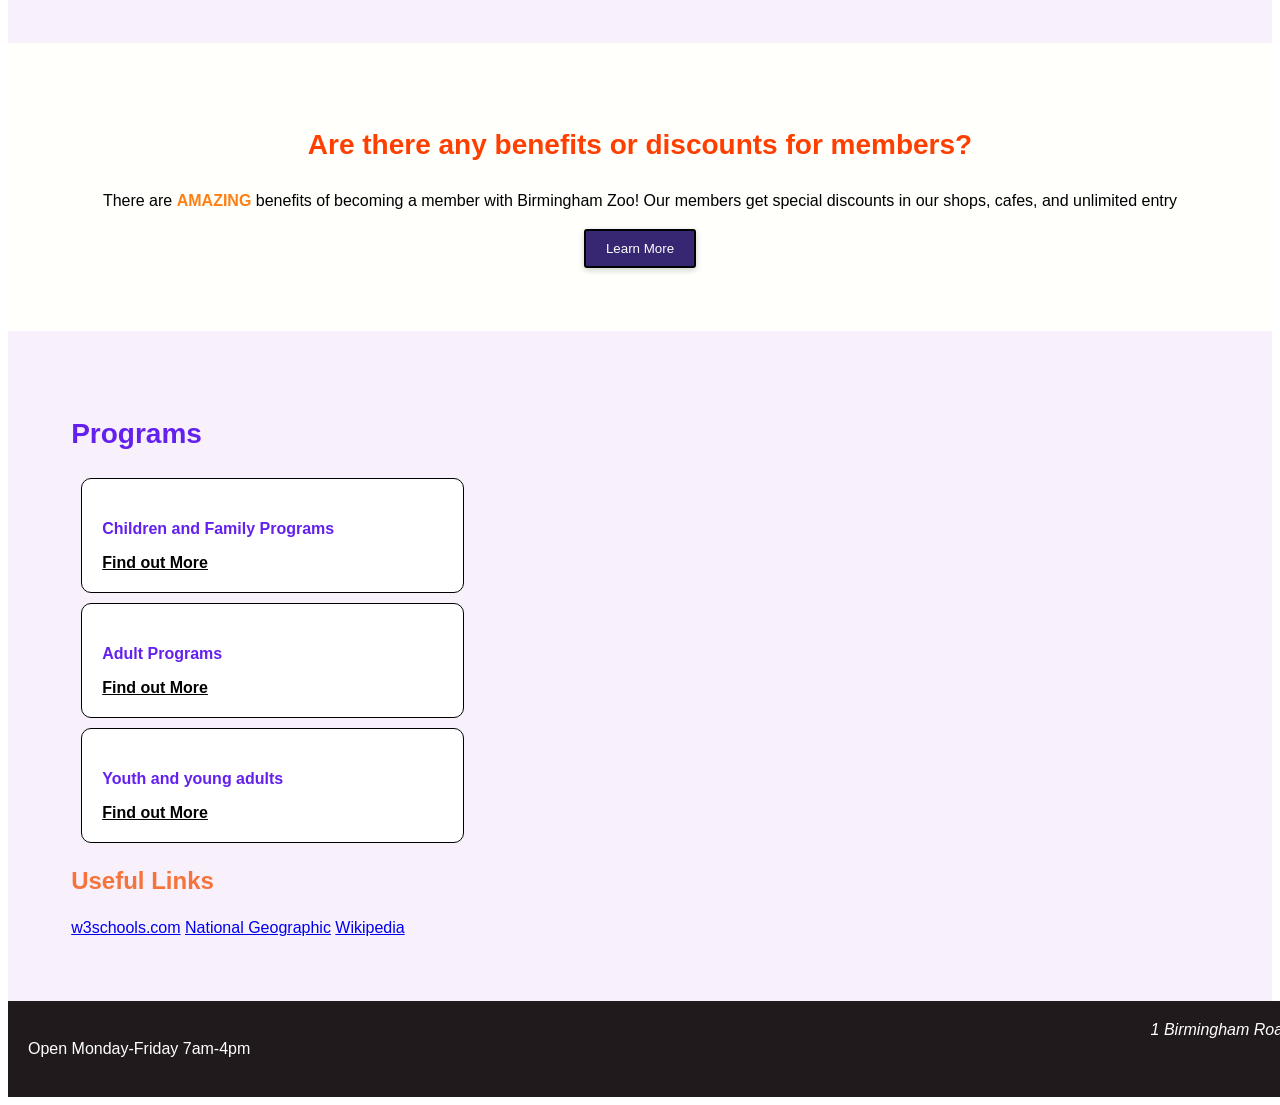
==== commit ae277859: "5th task" ====
--- a/zoo-css-challenge/index.html
+++ b/zoo-css-challenge/index.html
@@ -132,6 +132,10 @@
           <h4>Learning about the rainforest</h4>
           <a>Find out More</a>
         </div>
+        <div class="card">
+          <time>2025-12-16</time>
+          <h4>Witch big can are you?</h4>
+          <a>Find out More</a>
       </section>
 
       <section class="education">
--- a/zoo-css-challenge/style.css
+++ b/zoo-css-challenge/style.css
@@ -134,12 +134,25 @@
 }
 
 .giraffe {
-  background-color: #465775;
+  background-color: #483c46;
   color: #56e39f;
 }
 
-.giraffe h2 {
-  color: #ef6f6c;
+.giraffe h2,
+h3 {
+  color: #f4743b;
+}
+
+.giraffe p {
+  color: #beee62;
+}
+
+.giraffe p:first-of-type {
+  font-size: large;
+}
+
+.news h2 {
+  text-align: center;
 }
 
 .card {
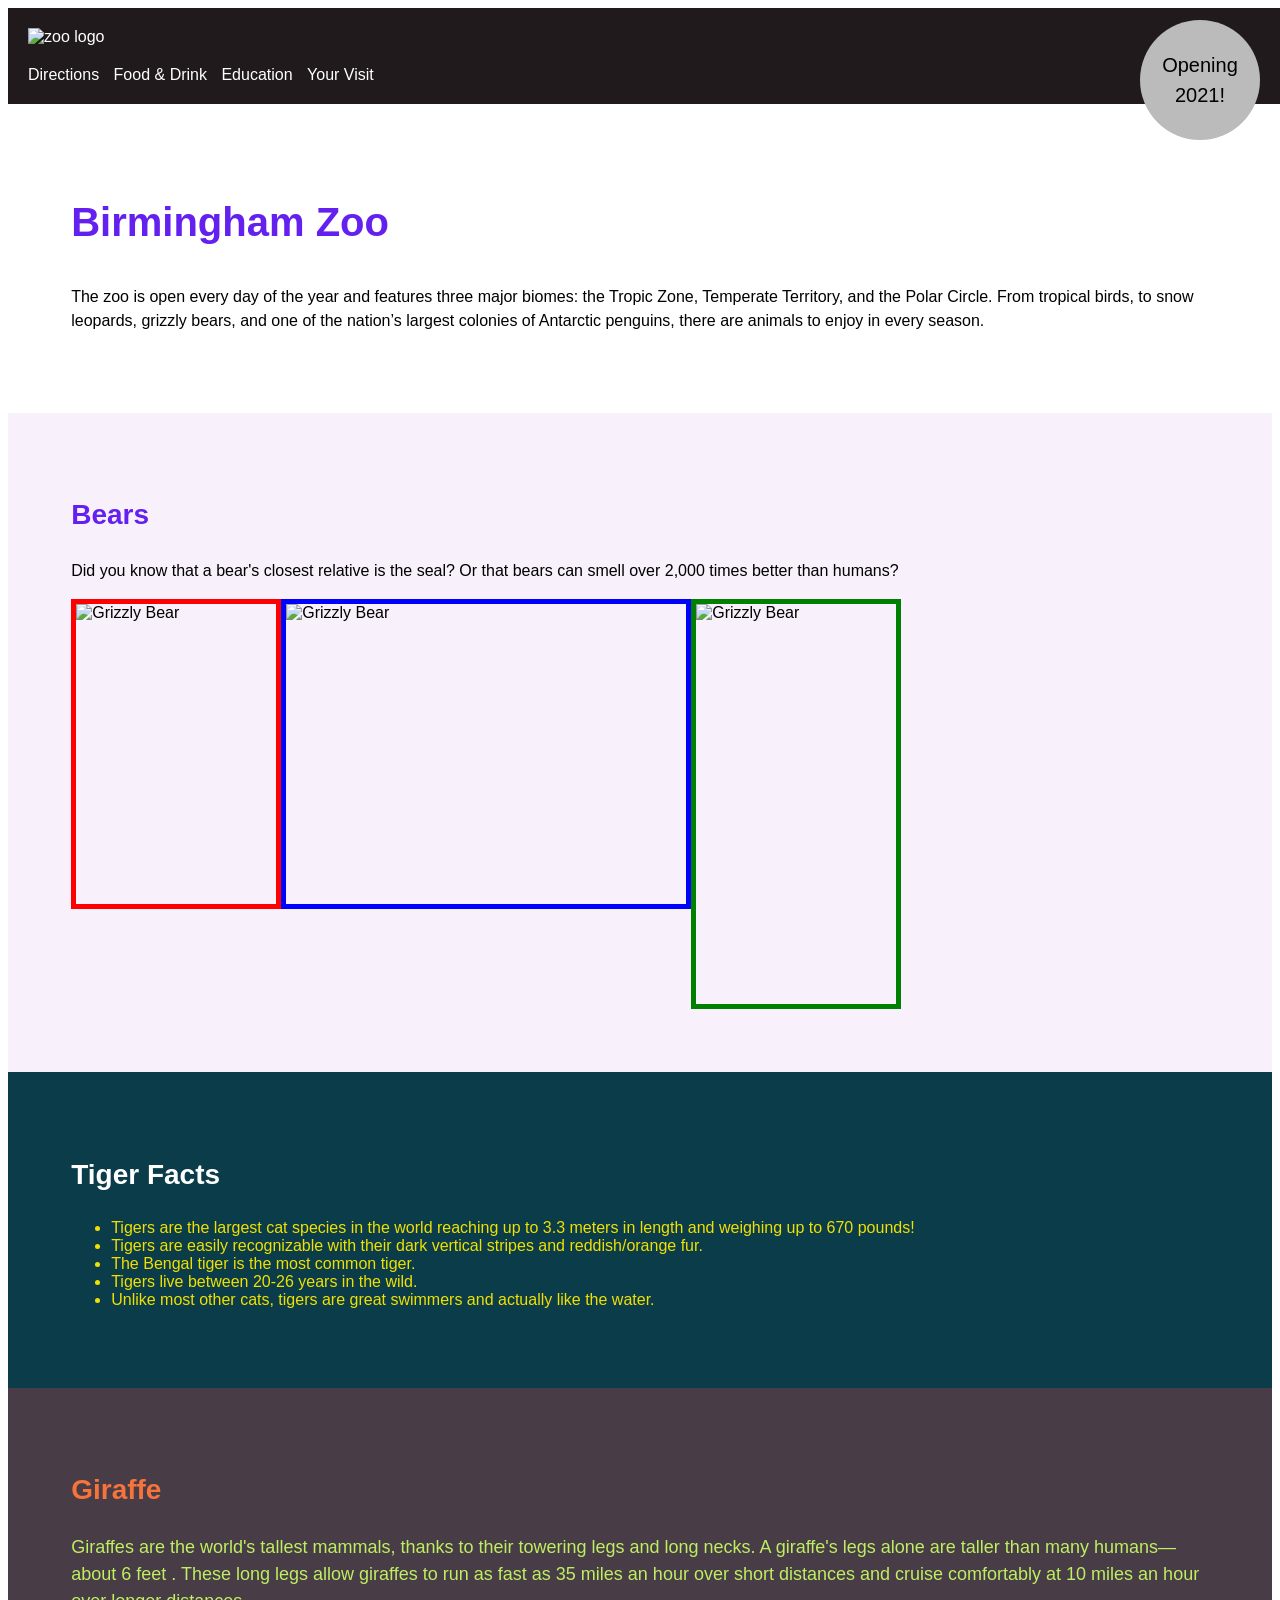
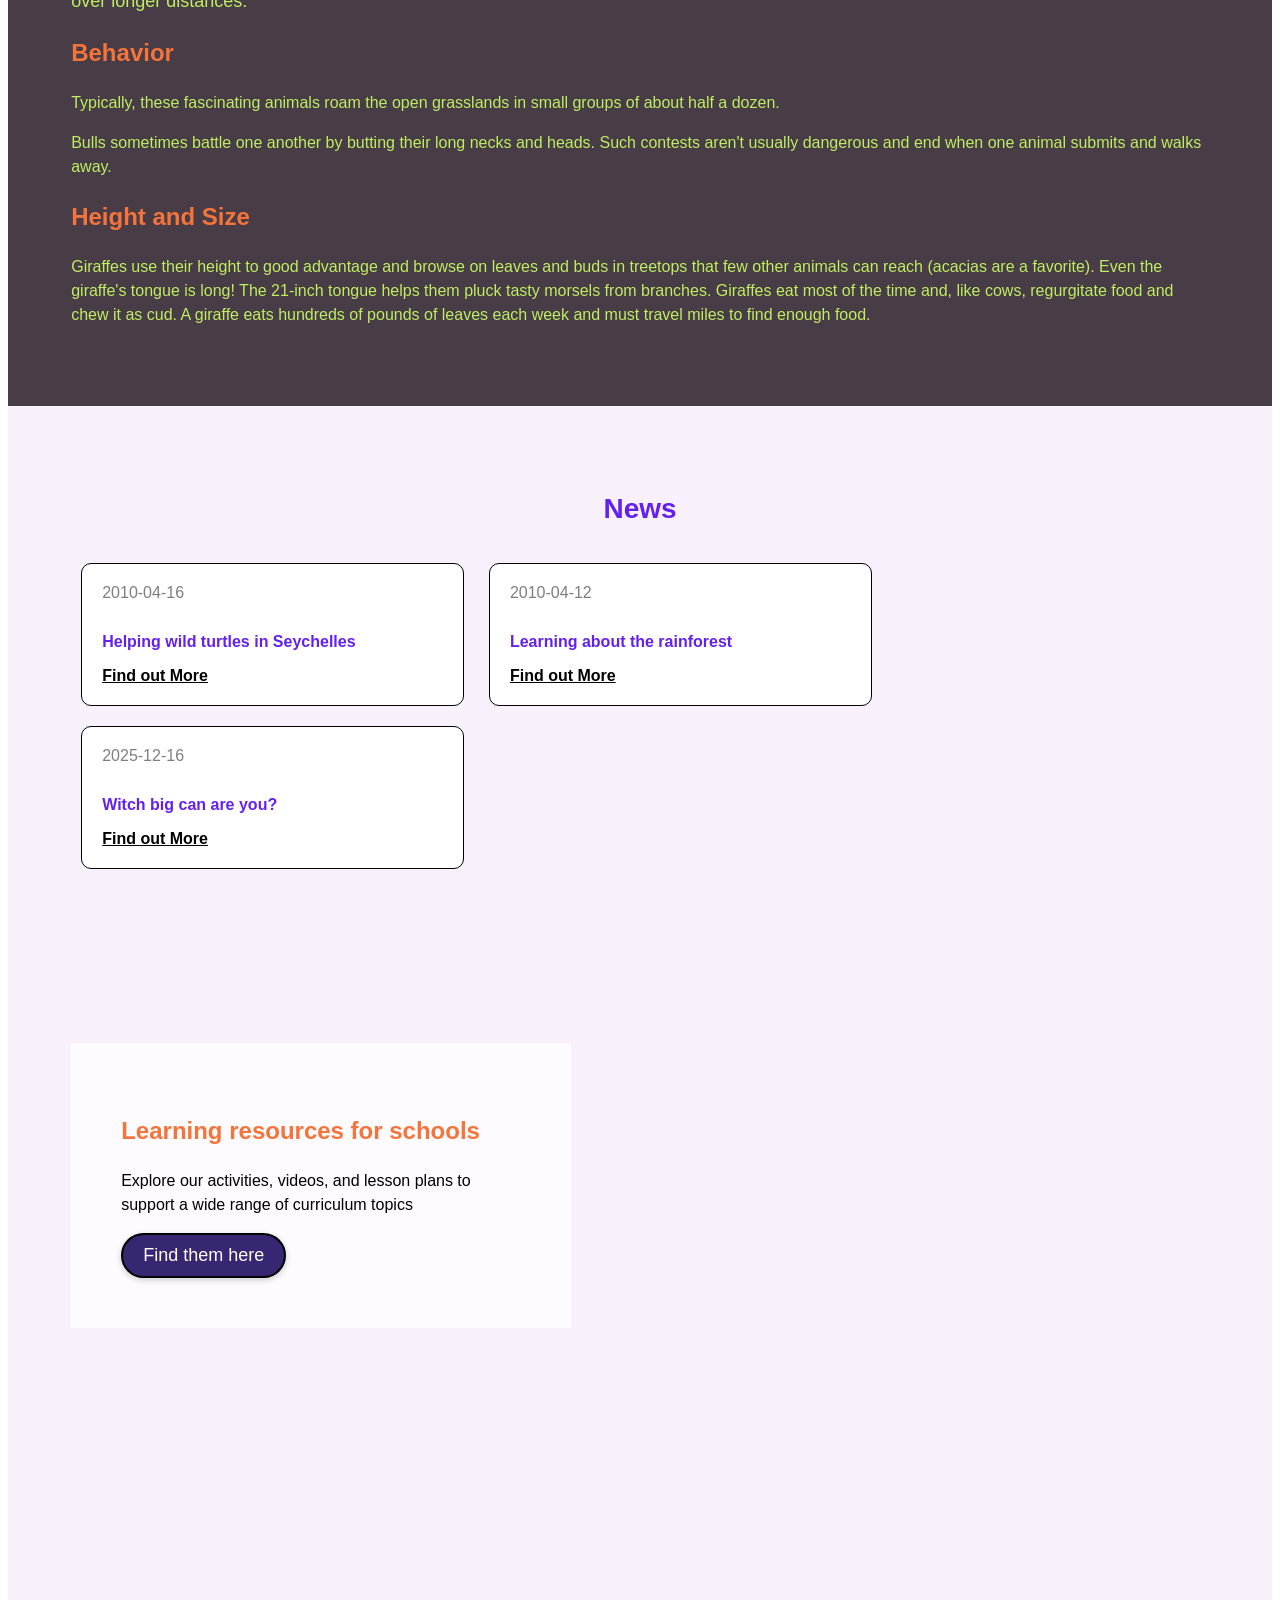
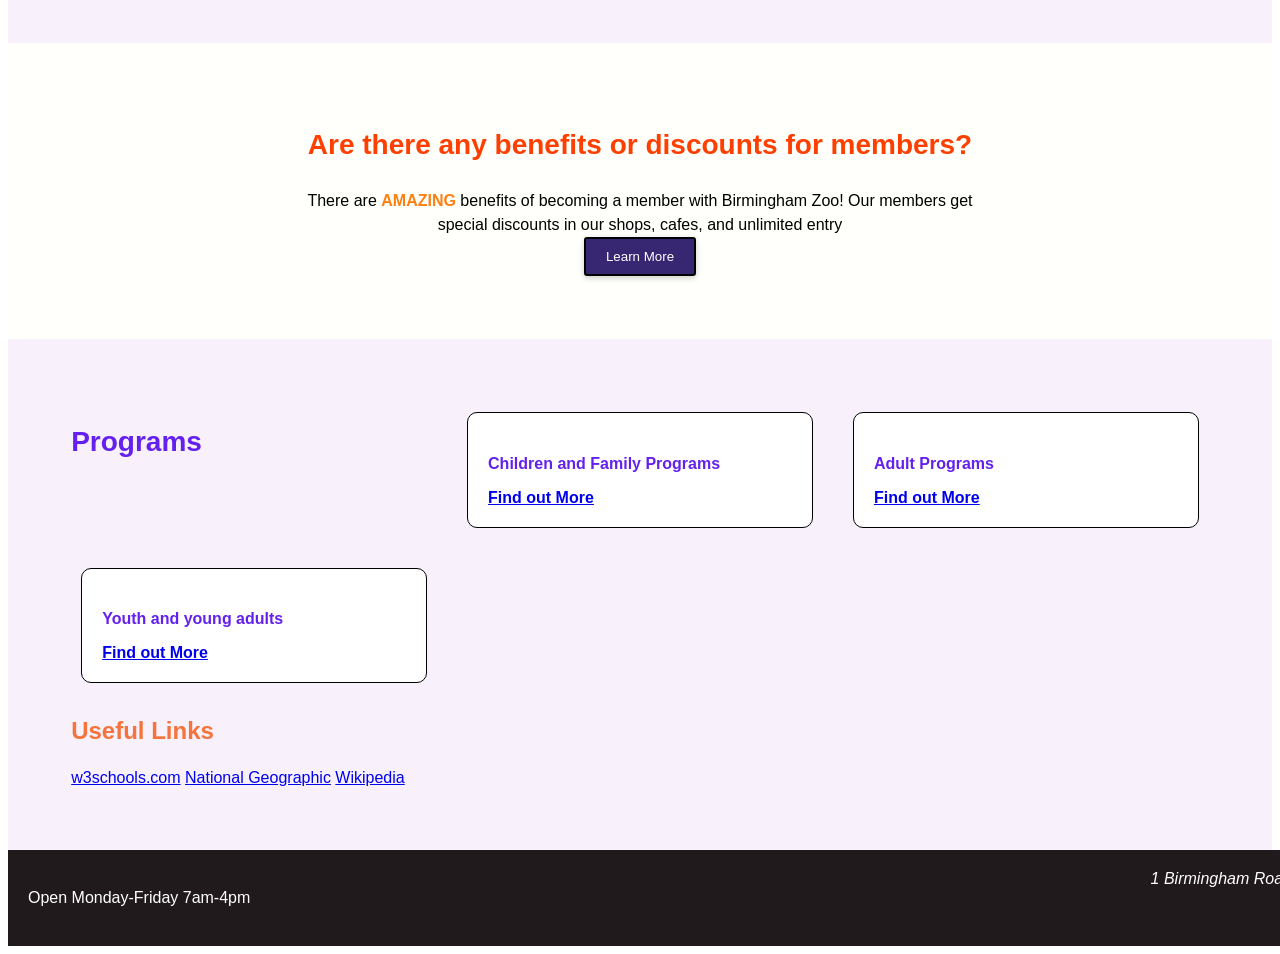
==== commit 7d93aaaf: "9th task" ====
--- a/zoo-css-challenge/index.html
+++ b/zoo-css-challenge/index.html
@@ -160,19 +160,21 @@
       </section>
 
       <section class="programs">
+      <div class="cards">
         <h2>Programs</h2>
         <div class="card">
           <h4>Children and Family Programs</h4>
-          <a>Find out More</a>
+          <a href="#" target="_blank">Find out More</a>
         </div>
         <div class="card">
           <h4>Adult Programs</h4>
-          <a>Find out More</a>
+          <a href="#" target="_blank">Find out More</a>
         </div>
         <div class="card">
           <h4>Youth and young adults</h4>
-          <a>Find out More</a>
+          <a href="#" target="_blank">Find out More</a>
         </div>
+      </div>
         <h3>Useful Links</h3>
         <p></p>
         <a href="https://www.w3schools.com">w3schools.com</a>
--- a/zoo-css-challenge/style.css
+++ b/zoo-css-challenge/style.css
@@ -85,8 +85,9 @@
   border-radius: 50%;
   display: inline-block;
   position: fixed;
-  bottom: 20px;
+  top: 20px;
   right: 20px;
+  transition: background-color 200ms ease, transform 200ms ease;
 
   display: flex;
   justify-content: center;
@@ -95,7 +96,8 @@
 }
 
 #badge:hover {
-  background-color: yellow;
+  background-color: #1d4ed8;
+  transform: translateY(-2px);
 }
 
 #badge p {
@@ -202,6 +204,15 @@
   margin-bottom: 1em;
 }
 
+.education button {
+  font-size: large;
+  border-radius: 50px;
+}
+
+.education button:hover {
+  background-color: #ff7f11;
+}
+
 /*Membership*/
 
 .membership {
@@ -217,10 +228,23 @@
   color: #ff7f11;
 }
 
+.membership p {
+  width: 700px;
+  margin: auto;
+}
+
 /*Programs*/
 
+.programs .cards {
+  display: grid;
+  grid-template-columns: repeat(3, minmax(0, 1fr));
+  gap: 20px;
+}
+
+/* карточка — обычный блок */
 .programs .card {
-  display: block;
+  display: block; /* важно: убери/переопредели display:flex */
+  width: auto; /* важно: чтобы не было width:100% */
 }
 
 p {
